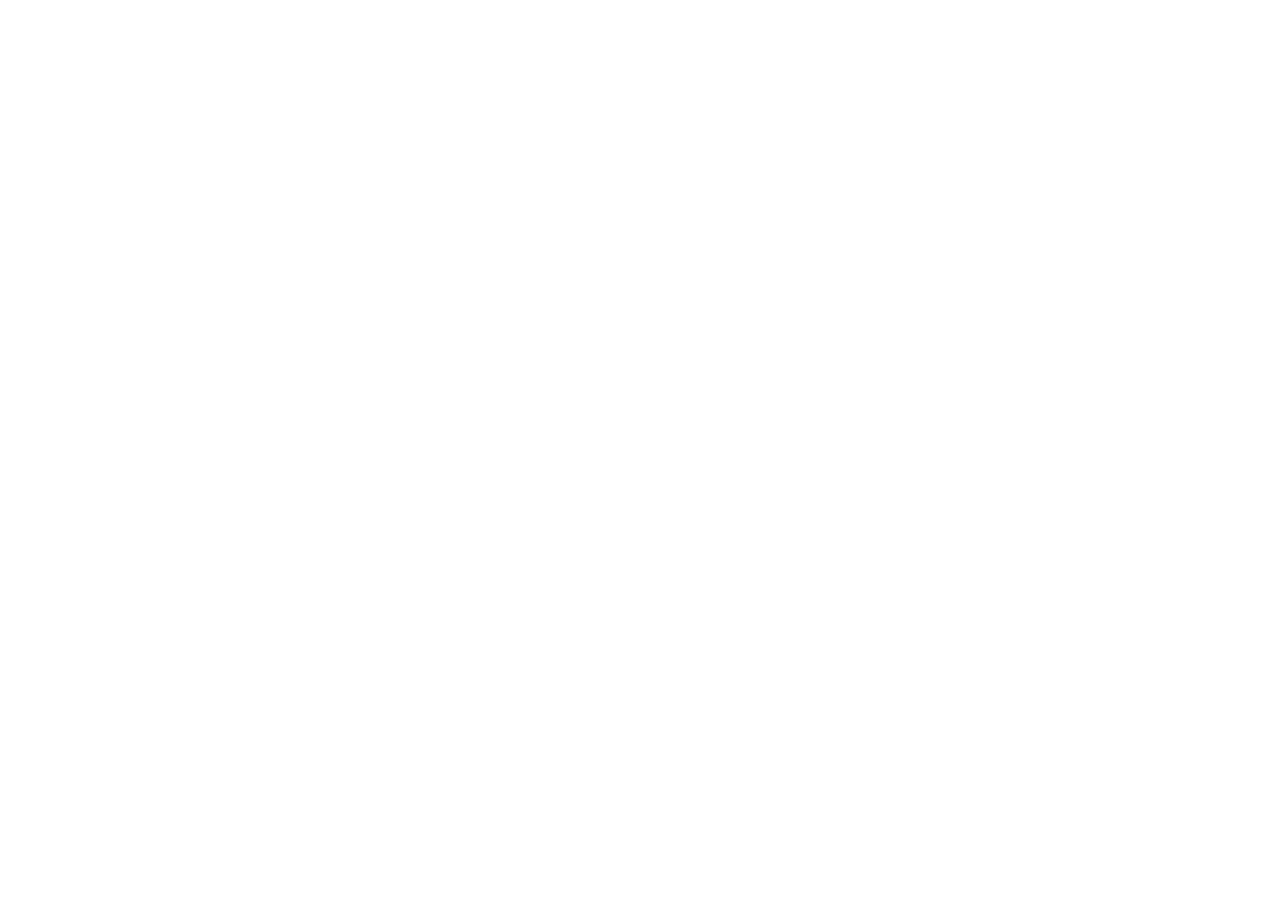
==== index.html @ 4348863b "Build the footer component" ====
<!DOCTYPE html>
<html lang="en">
  <head>
    <meta charset="UTF-8" />
    <meta http-equiv="X-UA-Compatible" content="IE=edge" />
    <meta name="viewport" content="width=device-width, initial-scale=1.0" />
    <title>Document</title>
    <link rel="preconnect" href="https://fonts.gstatic.com" />
    <link
      href="https://fonts.googleapis.com/css2?family=Inter:wght@400;600;700&display=swap"
      rel="stylesheet"
    />
    <link rel="stylesheet" href="css/normalize.css" />
    <link rel="stylesheet" href="css/styles.css" />
  </head>
  <body>
    <script src="js/main.js"></script>
  </body>
</html>
---- css/styles.css ----
:root {
  --color-primary: #2584ff;
  --color-secondary: #00d9ff;
  --color-accent: #ff3400;
  --color-headings: #1b0760;
  --color-body: #918ca4;
  --color-body-darker: #5c5577;
  --color-border: #ccc;
  --border-radius: 30px;
}

*,
*::after,
*::before {
  box-sizing: border-box;
}

/* Typography */
::selection {
  background: var(--color-primary);
  color: #fff;
}

html {
  font-size: 62.5%;
}

body {
  font-family: Inter, Arial, Helvetica, sans-serif;
  font-size: 2.4rem;
  line-height: 1.5;
  color: var(--color-body);
}

h1,
h2,
h3 {
  color: var(--color-headings);
  line-height: 1.1;
  margin-bottom: 1rem;
}

h1 {
  font-size: 7rem;
}

h2 {
  font-size: 4rem;
}

h3 {
  font-size: 3rem;
  font-weight: 500;
}

p {
  margin-top: 0;
}

@media screen and (min-width: 1024px) {
  body {
    font-size: 1.8rem;
  }

  h1 {
    font-size: 8rem;
  }

  h2 {
    font-size: 4rem;
  }

  h3 {
    font-size: 2.4rem;
  }
}

/* Links */
a {
  text-decoration: none;
}

.link-arrow {
  color: var(--color-accent);
  text-transform: uppercase;
  font-size: 2rem;
  font-weight: bold;
}

.link-arrow::after {
  content: '-->';
  margin-left: 5px;
  transition: margin 0.15s;
}

.link-arrow:hover::after {
  margin-left: 10px;
}

@media screen and (min-width: 1024px) {
  .link-arrow {
    font-size: 1.5rem;
  }
}

/* Badges */
.badge {
  border-radius: 20px;
  font-size: 2rem;
  font-weight: 600;
  padding: 0.5rem 2rem;
  white-space: nowrap;
}

.badge--primary {
  background-color: var(--color-primary);
  color: #fff;
}

.badge--secondary {
  background-color: var(--color-secondary);
  color: #fff;
}

.badge--small {
  font-size: 1.6rem;
  padding: 0.5rem 1.5rem;
}

@media screen and (min-width: 1024px) {
  .badge {
    font-size: 1.5rem;
  }

  .badge--small {
    font-size: 1.2rem;
  }
}

/* Lists */
.list {
  list-style: none;
  padding-left: 0;
}

.list--inline .list__item {
  display: inline-block;
  margin-right: 2rem;
}

.list--tick {
  color: var(--color-headings);
  list-style-image: url(../images/tick.svg);
  padding-left: 3rem;
}

.list--tick .list__item {
  padding-left: 0.5rem;
  margin-bottom: 1rem;
}

@media screen and (min-width: 1024px) {
  .list--tick .list__item {
    padding-left: 0;
  }
}

/* Icons */
.icon {
  width: 40px;
  height: 40px;
}

.icon--small {
  width: 30px;
  height: 30px;
}

.icon--primary {
  fill: var(--color-primary);
}

.icon--white {
  fill: #fff;
}

.icon-container {
  align-items: center;
  background: #f3f9fa;
  border-radius: 100%;
  display: inline-flex;
  height: 64px;
  justify-content: center;
  width: 64px;
}

.icon-container--accent {
  background: var(--color-accent);
}

/* Buttons */
.btn {
  border-radius: 40px;
  border: 0;
  cursor: pointer;
  font-size: 1.8rem;
  font-weight: 600;
  margin: 1rem 0;
  outline: 0;
  padding: 2rem 3rem;
  text-align: center;
  text-transform: uppercase;
  white-space: nowrap;
}

.btn .icon {
  height: 2rem;
  width: 2rem;
  margin-right: 1rem;
  vertical-align: middle;
}

.btn--primary {
  background: var(--color-primary);
  color: #fff;
}

.btn--primary:hover {
  background: #3a8ffd;
}

.btn--secondary {
  background: var(--color-secondary);
  color: #fff;
}

.btn--secondary:hover {
  background: #00c8eb;
}

.btn--accent {
  background: var(--color-accent);
  color: #fff;
}

.btn--accent:hover {
  background: #ec3000;
}

.btn--stretched {
  padding-left: 6rem;
  padding-right: 6rem;
}

.btn--block {
  width: 100%;
  display: inline-block;
}

.btn--outline {
  background: #fff;
  border: 2px solid var(--color-headings);
  color: var(--color-headings);
}

.btn--outline:hover {
  background: var(--color-headings);
  color: #fff;
}

@media screen and (min-width: 1024px) {
  .btn {
    font-size: 1.5rem;
  }
}

/* Inputs */
.input {
  border-radius: var(--border-radius);
  border: 1px solid var(--color-border);
  color: var(--color-headings);
  font-size: 2rem;
  outline: 0;
  padding: 1.5rem 3.5rem;
}

::placeholder {
  color: #cdcbd7;
}

.input-group {
  border: 1px solid var(--color-border);
  border-radius: var(--border-radius);
  display: flex;
}

.input-group .input {
  border: 0;
  flex-grow: 1;
  padding: 1.5rem 2rem;
}

.input-group .btn {
  margin: 4px;
}

@media screen and (min-width: 1024px) {
  .input {
    font-size: 1.5rem;
  }
}

/* Cards */
.card {
  border-radius: 7px;
  box-shadow: 0 0 20px 10px #f3f3f3;
  overflow: hidden;
}

.card__header,
.card__body {
  padding: 2rem 3rem;
}

.card--primary .card__header {
  background: var(--color-primary);
  color: #fff;
}

.card--secondary .card__header {
  background: var(--color-secondary);
  color: #fff;
}

.card--primary .badge--primary {
  background: #126de4;
}

.card--secondary .badge--secondary {
  background: #02cdf1;
}

/* Plans */
.plan {
  transition: transform 0.2s ease-out;
}

.plan__name {
  color: #fff;
  font-size: 2.4rem;
  font-weight: 500;
  margin: 0;
}

.plan__price {
  font-size: 6rem;
}

.plan__billing-cycle {
  font-size: 2.4rem;
  font-weight: 300;
  margin-right: 1rem;
  opacity: 0.8;
}

.plan__description {
  display: block;
  font-size: 2rem;
  font-weight: 300;
  letter-spacing: 1px;
}

.plan .list__item {
  margin-bottom: 2rem;
}

.plan--popular {
  transform: scale(1.1);
}

.plan--popular .card__header {
  position: relative;
}

.plan--popular .card__header::before {
  content: url(../images/popular.svg);
  display: inline-block;
  position: absolute;
  right: 5%;
  top: -6px;
  width: 40px;
}

.plan:hover {
  transform: scale(1.05);
}

.plan--popular:hover {
  transform: scale(1.15);
}

@media screen and (min-width: 1024px) {
  .plan__name {
    font-size: 1.4rem;
  }

  .plan__price {
    font-size: 5rem;
  }

  .plan__billing-cycle {
    font-size: 1.6rem;
  }

  .plan__description {
    font-size: 1.7rem;
  }
}

/* Media */
.media {
  display: flex;
  margin-bottom: 4rem;
}

.media__title {
  margin-top: 0;
}

.media__body {
  margin: 0 2rem;
}

.media__image {
  margin-top: 1rem;
}

/* Quotes */
.quote {
  color: var(--color-body-darker);
  font-size: 3rem;
  font-style: italic;
  line-height: 1.3;
}

.quote__text::before {
  content: open-quote;
}

.quote__text::after {
  content: close-quote;
}

.quote__author {
  font-size: 3rem;
  font-style: normal;
  font-weight: 500;
  margin-bottom: 0;
}

.quote__organization {
  counter-reset: var(--color-headings);
  font-size: 2rem;
  font-style: normal;
  opacity: 0.4;
}

.quote__line {
  position: relative;
  bottom: 10px;
}

@media screen and (min-width: 1024px) {
  .quote {
    font-size: 2rem;
  }

  .quote__author {
    font-size: 2.4rem;
  }

  .quote__organization {
    font-size: 1.6rem;
  }
}

/* Grids */
.grid {
  display: grid;
}

@media screen and (min-width: 768px) {
  .grid--cols-2 {
    grid-template-columns: repeat(2, 1fr);
  }
}

@media screen and (min-width: 1024px) {
  .grid--cols-3 {
    grid-template-columns: repeat(3, 1fr);
  }
}

/* Testimonial */
.testimonial {
  padding: 3rem;
}

.testimonial__image {
  position: relative;
}

.testimonial__image > img {
  width: 100%;
}

.testimonial__image > .icon-container {
  position: absolute;
  top: 3rem;
  right: -32px;
}

@media screen and (min-width: 768px) {
  .testimonial__image {
    margin: 0;
  }

  .testimonial .quote,
  .testimonial .quote__author {
    font-size: 2.4rem;
  }

  .testimonial .quote {
    margin-left: 6rem;
    margin-right: 0;
  }
}

/* Collouts */
.collout {
  border-radius: 5px;
  padding: 4rem;
}

.collout--primary {
  background: var(--color-primary);
  color: #fff;
}

.collout__heading {
  color: #fff;
  font-size: 3rem;
  margin-top: 0;
}

.collout .btn {
  align-self: center;
  justify-self: center;
}

.collout__content {
  text-align: center;
}

@media screen and (min-width: 768px) {
  .collout .grid--cols-2 {
    grid-template-columns: 1fr auto;
  }
  degdeg .collout__content {
    text-align: left;
  }

  .collout .btn {
    justify-self: start;
    margin: 0 2rem;
  }
}

/* Collapsibles */
.collapsible__header {
  display: flex;
  justify-content: space-between;
}

.collapsible__heading {
  font-size: 3rem;
  margin-top: 0;
}

.collapsible__chevron {
  transform: rotate(-90deg);
  transition: transform 0.3s;
}

.collapsible__content {
  max-height: 0;
  opacity: 0;
  overflow: hidden;
  transition: all 0.3s;
}

.collapsible--expanded .collapsible__chevron {
  transform: rotate(0);
}

.collapsible--expanded .collapsible__content {
  max-height: 100vh;
  opacity: 1;
}

/* Blocks */
.block {
  --padding-vertical: 6rem;
  padding: var(--padding-vertical) 2rem;
}

.block__header {
  text-align: center;
  margin-bottom: 4rem;
}

.block__heading {
  margin-top: 0;
}

.block--dark {
  background: #000;
  color: #7b858b;
}

.block--dark h1,
.block--dark h2,
.block--dark h3 {
  color: #fff;
}

.block--skewed-right {
  padding-bottom: calc(var(--padding-vertical) + 4rem);
  clip-path: polygon(0% 0%, 100% 0%, 100% 100%, 0% 90%);
}

.block--skewed-left {
  padding-bottom: calc(var(--padding-vertical) + 4rem);
  clip-path: polygon(0% 0%, 100% 0%, 100% 90%, 0% 100%);
}

.container {
  max-width: 1140px;
  margin: 0 auto;
}

/* Navigation Bar */
.nav {
  align-items: center;
  background: #000;
  display: flex;
  flex-wrap: wrap;
  justify-content: space-between;
  padding: 0 1rem;
}

.nav__list {
  margin: 0;
  width: 100%;
}

.nav__item {
  border-bottom: 1px solid #222;
  padding: 0.5rem 2rem;
}

.nav__item > a {
  color: #d2d0db;
  transition: color 0.3s;
}

.nav__item > a:hover {
  color: #fff;
}

.nav__toggler {
  cursor: pointer;
  opacity: 0.5;
  transition: box-shadow 0.15s;
}

.nav.collapsible--expanded .nav__toggler {
  opacity: 1;
  box-shadow: 0 0 0 3px #666;
  border-radius: 5px;
}

.nav__brand {
  transform: translateY(5px);
}

@media screen and (min-width: 768px) {
  .nav__toggler {
    display: none;
  }

  .nav__list {
    display: flex;
    font-size: 1.6rem;
    max-height: 100%;
    opacity: 1;
    width: auto;
  }

  .nav__item {
    border: 0;
  }
}

/* Hero */
.hero__tagline {
  color: #b9c3cf;
  font-size: 2rem;
  letter-spacing: 1px;
  margin: 2rem 0 5rem;
}

.hero__image {
  width: 100%;
}

@media screen and (min-width: 768px) {
  .hero {
    padding-top: 0;
  }

  .hero__content {
    text-align: left;
    align-self: center;
  }
}

/* Domain Block */
.block-domain .input-group {
  border: 0;
  box-shadow: 0 0 30px 20px #e6ebee;
  margin: 4rem auto;
  max-width: 670px;
}

.block-domain__prices {
  display: grid;
  font-size: 2rem;
  font-weight: 600;
  grid-template-columns: repeat(3, 1fr);
  grid-template-rows: repeat(2, 6rem);
  justify-items: center;
  margin: 0 auto;
  max-width: 700px;
}

@media screen and (min-width: 768px) {
  .block-domain__prices {
    grid-template-columns: repeat(auto-fit, minmax(10rem, 1fr));
  }
}

/* Plans Block */
.block-plans .grid {
  gap: 8rem 4rem;
}

.block-plans .card {
  max-width: 500px;
  margin: 0 auto;
}

/* Features */
.feature {
  gap: 4rem 2rem;
  margin: 12rem 0;
}

.feature:first-of-type {
  margin-top: 6rem;
}

.feature__heading {
  margin-top: 1rem 0;
}

.feature__image {
  width: 100%;
}

@media screen and (min-width: 768px) {
  .feature:nth-of-type(even) .feature__content {
    order: 2;
  }
}

/* Showcase Block */
.block-showcase__image > img {
  width: 100%;
}

@media screen and (min-width: 768px) {
  .block-showcase .grid {
    grid-template-columns: 1fr 1fr;
  }

  .block-showcase__image {
    justify-self: end;
  }

  .block-showcase__image > img {
    width: auto;
    max-width: 700px;
  }
}

/* Footer */
.footer {
  background: #232323;
}

.footer a {
  color: #777;
  transition: color 0.3s;
}

.footer a:hover {
  color: #fff;
}

.footer .list {
  margin: 0;
}

.footer__section {
  padding: 2rem;
  border-bottom: 1px solid #393939;
}

.footer__heading {
  text-transform: uppercase;
  font-weight: 600;
}

.footer__brand {
  margin-top: 5rem;
  text-align: center;
}

.footer__brand img {
  /* TODO: Consider refactoring this and 
  applying it to all images. */
  width: 100%;
  max-width: 230px;
}

.footer__copyright {
  font-size: 2.1rem;
  color: #fff;
  opacity: 0.3;
}

@media screen and (min-width: 768px) {
  .footer__sections {
    grid-template-columns: repeat(auto-fit, minmax(10rem, 1fr));
  }

  .footer .collapsible__chevron {
    display: none;
  }

  .footer .collapsible__content {
    max-height: 100%;
    opacity: 1;
  }

  .footer__brand {
    margin-top: 1rem;
    order: -1;
  }

  .footer__copyright {
    font-size: 1.5rem;
  }

  .footer__section {
    border: 0;
  }

  .footer__heading {
    font-size: 1.6rem;
  }
}
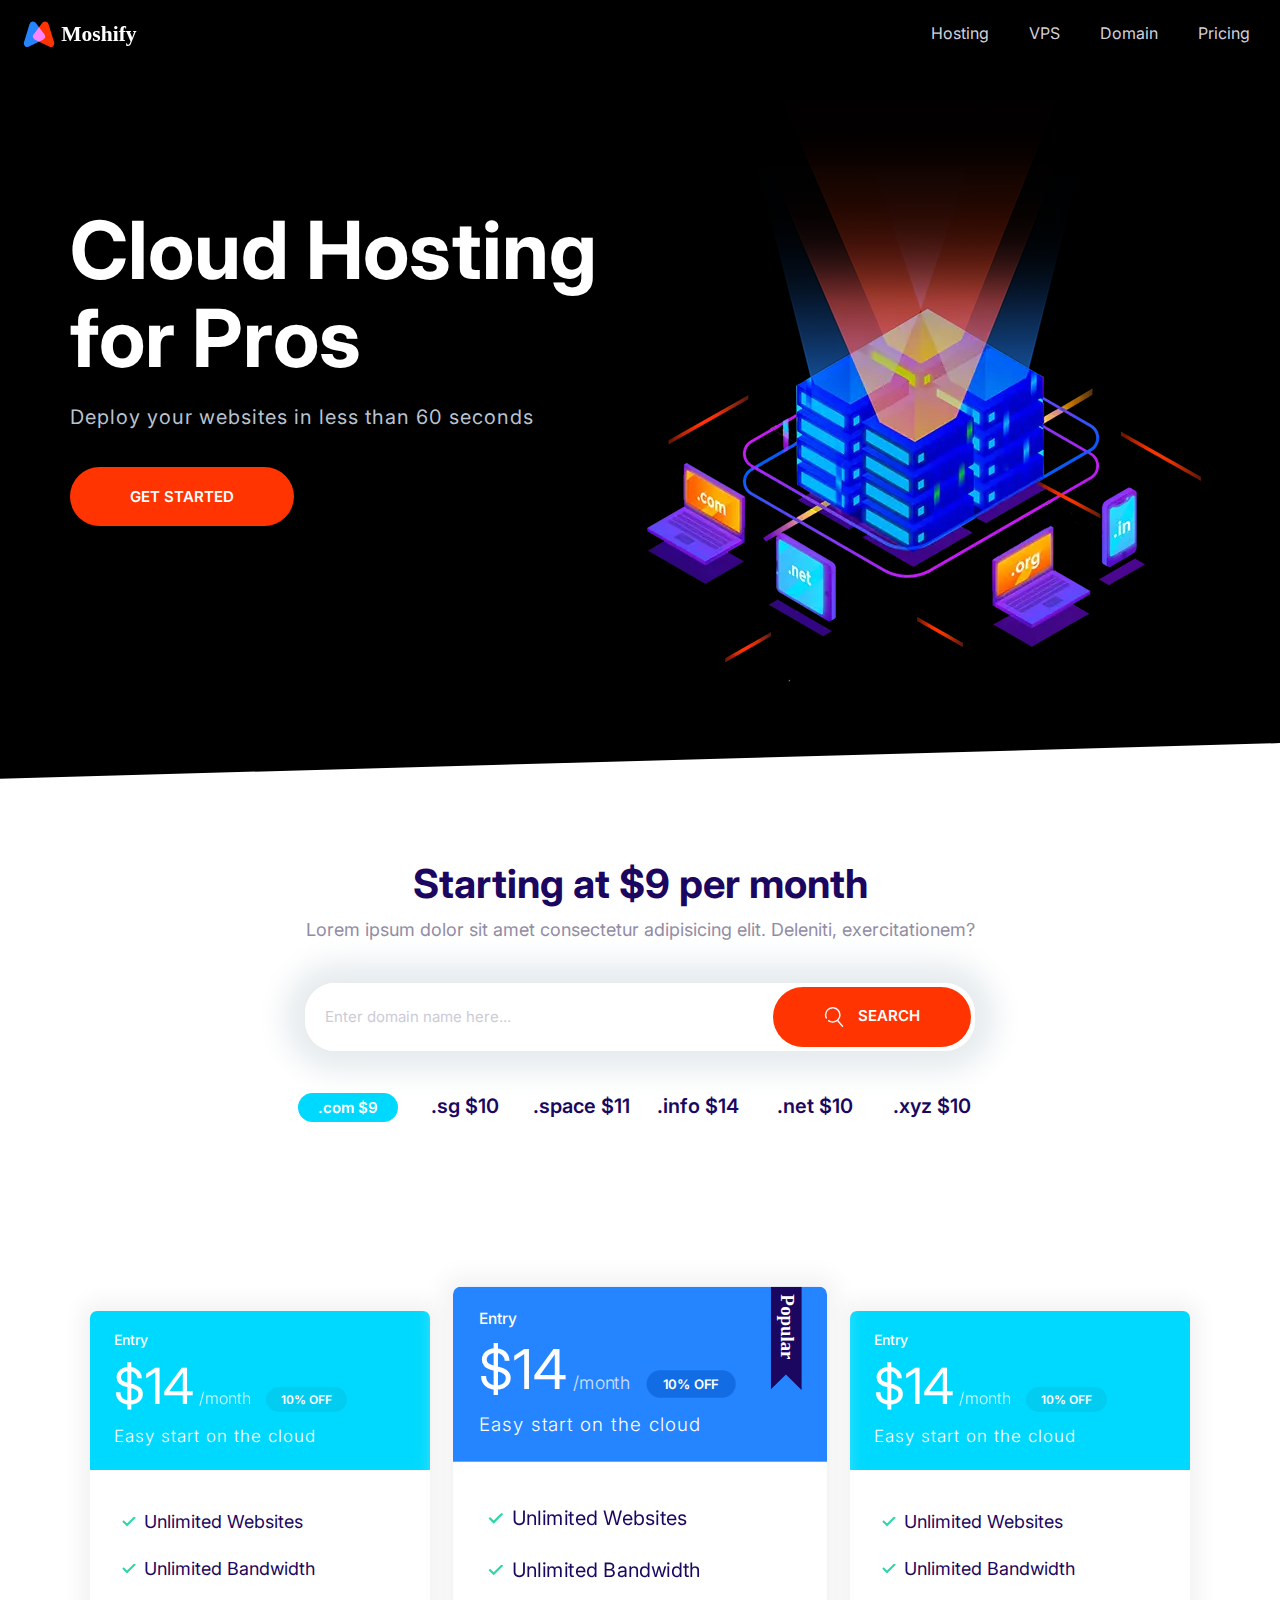
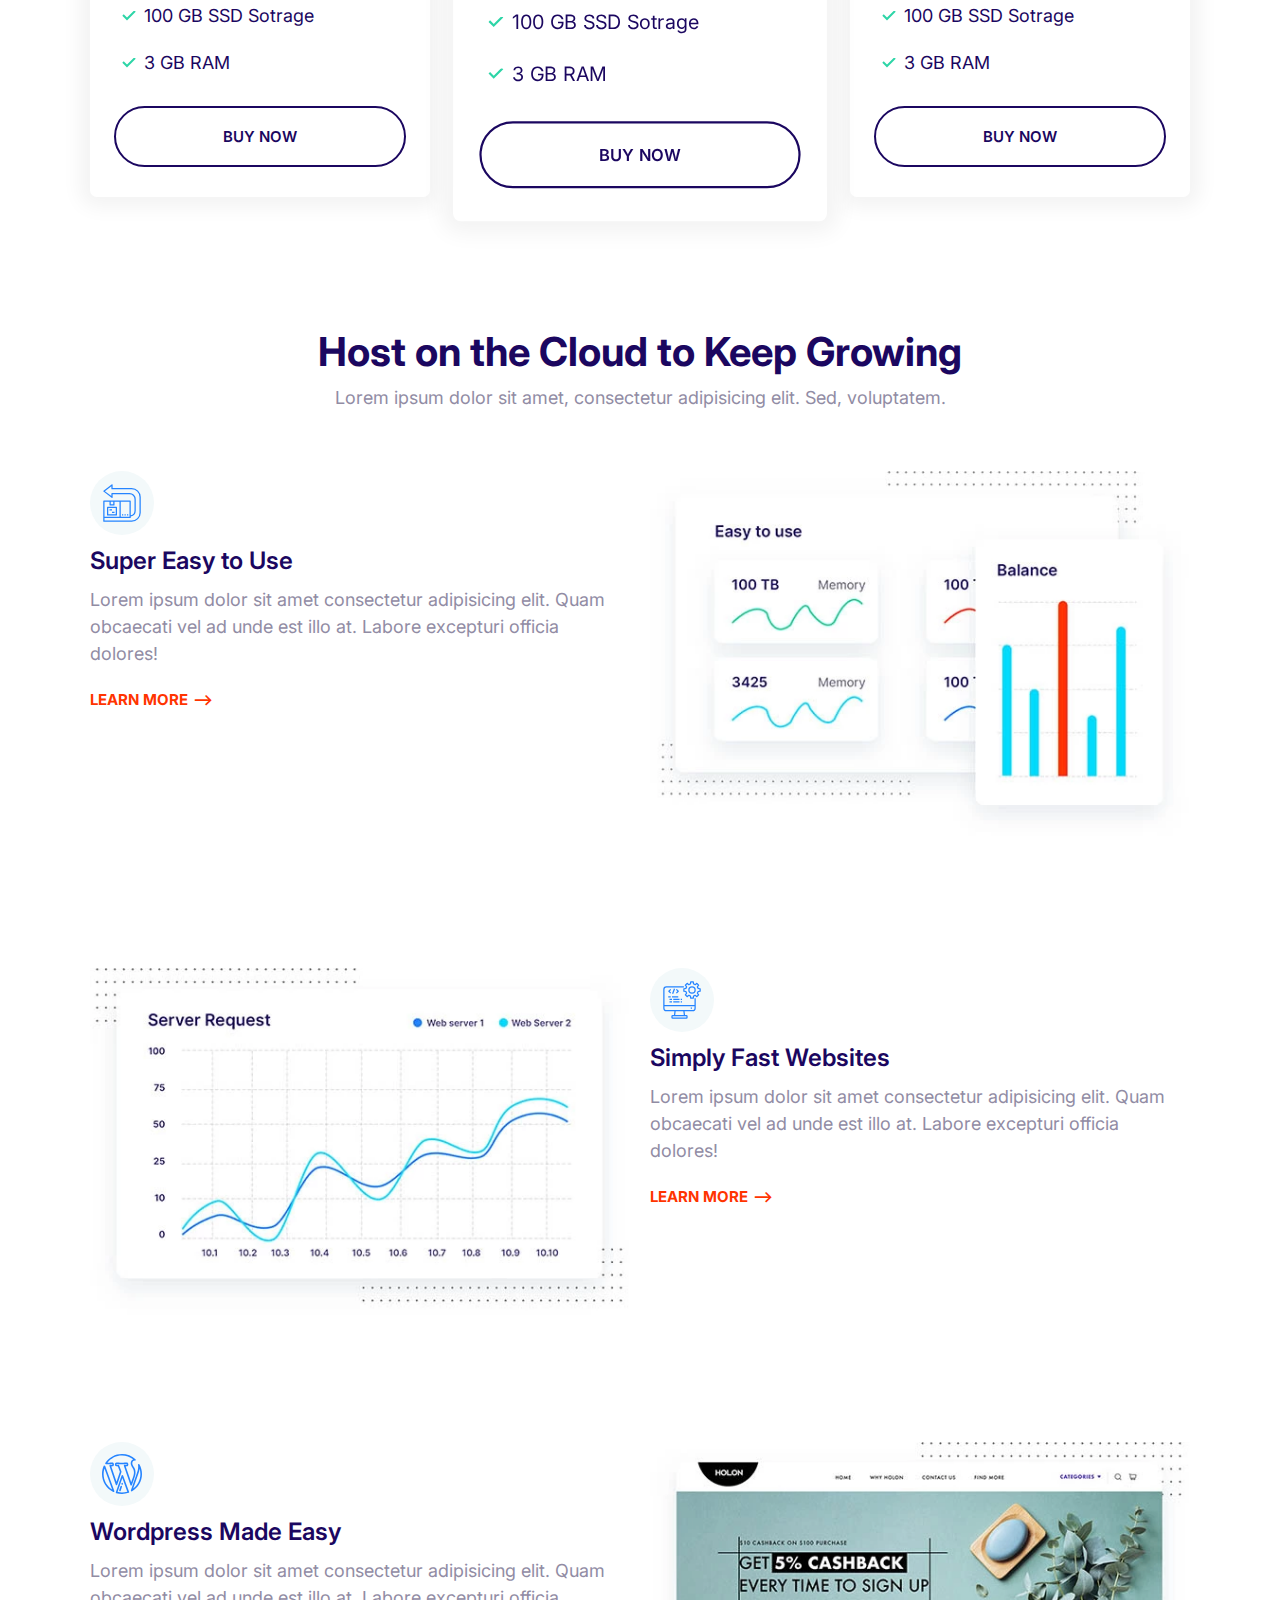
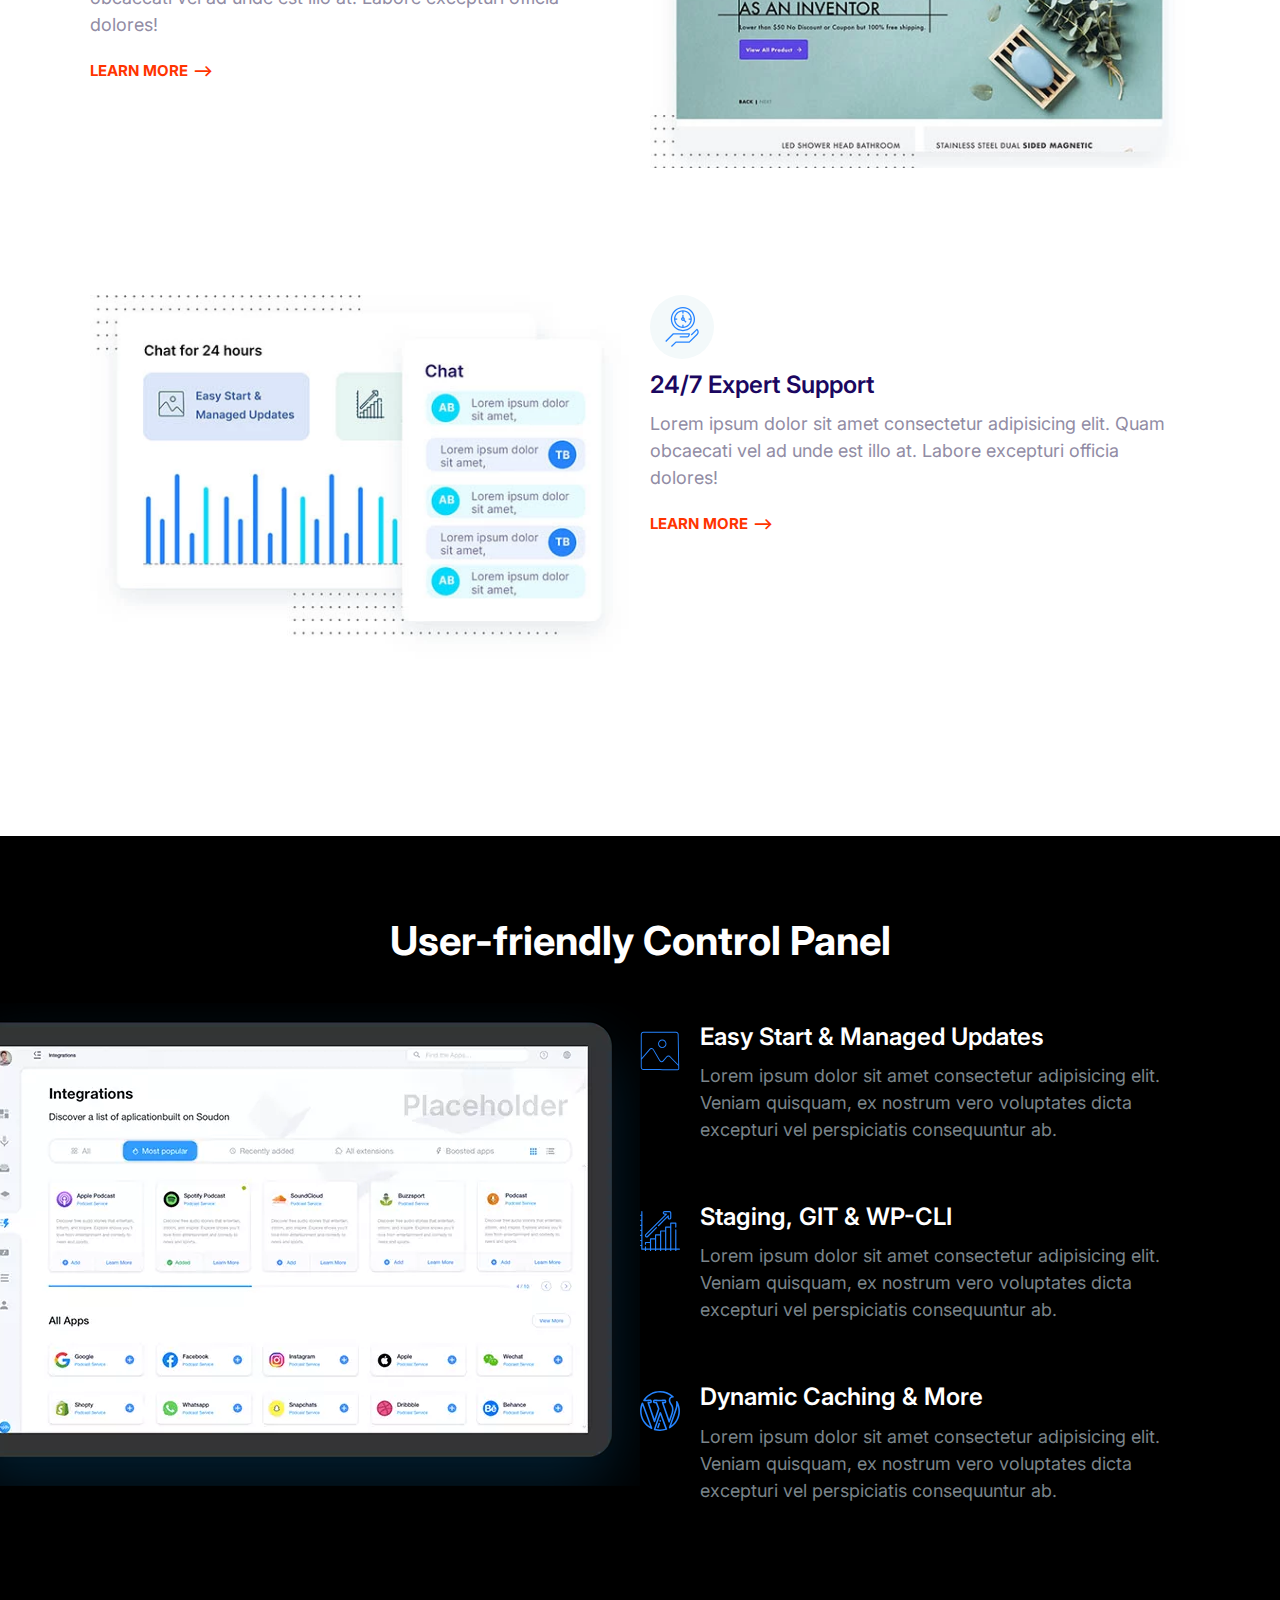
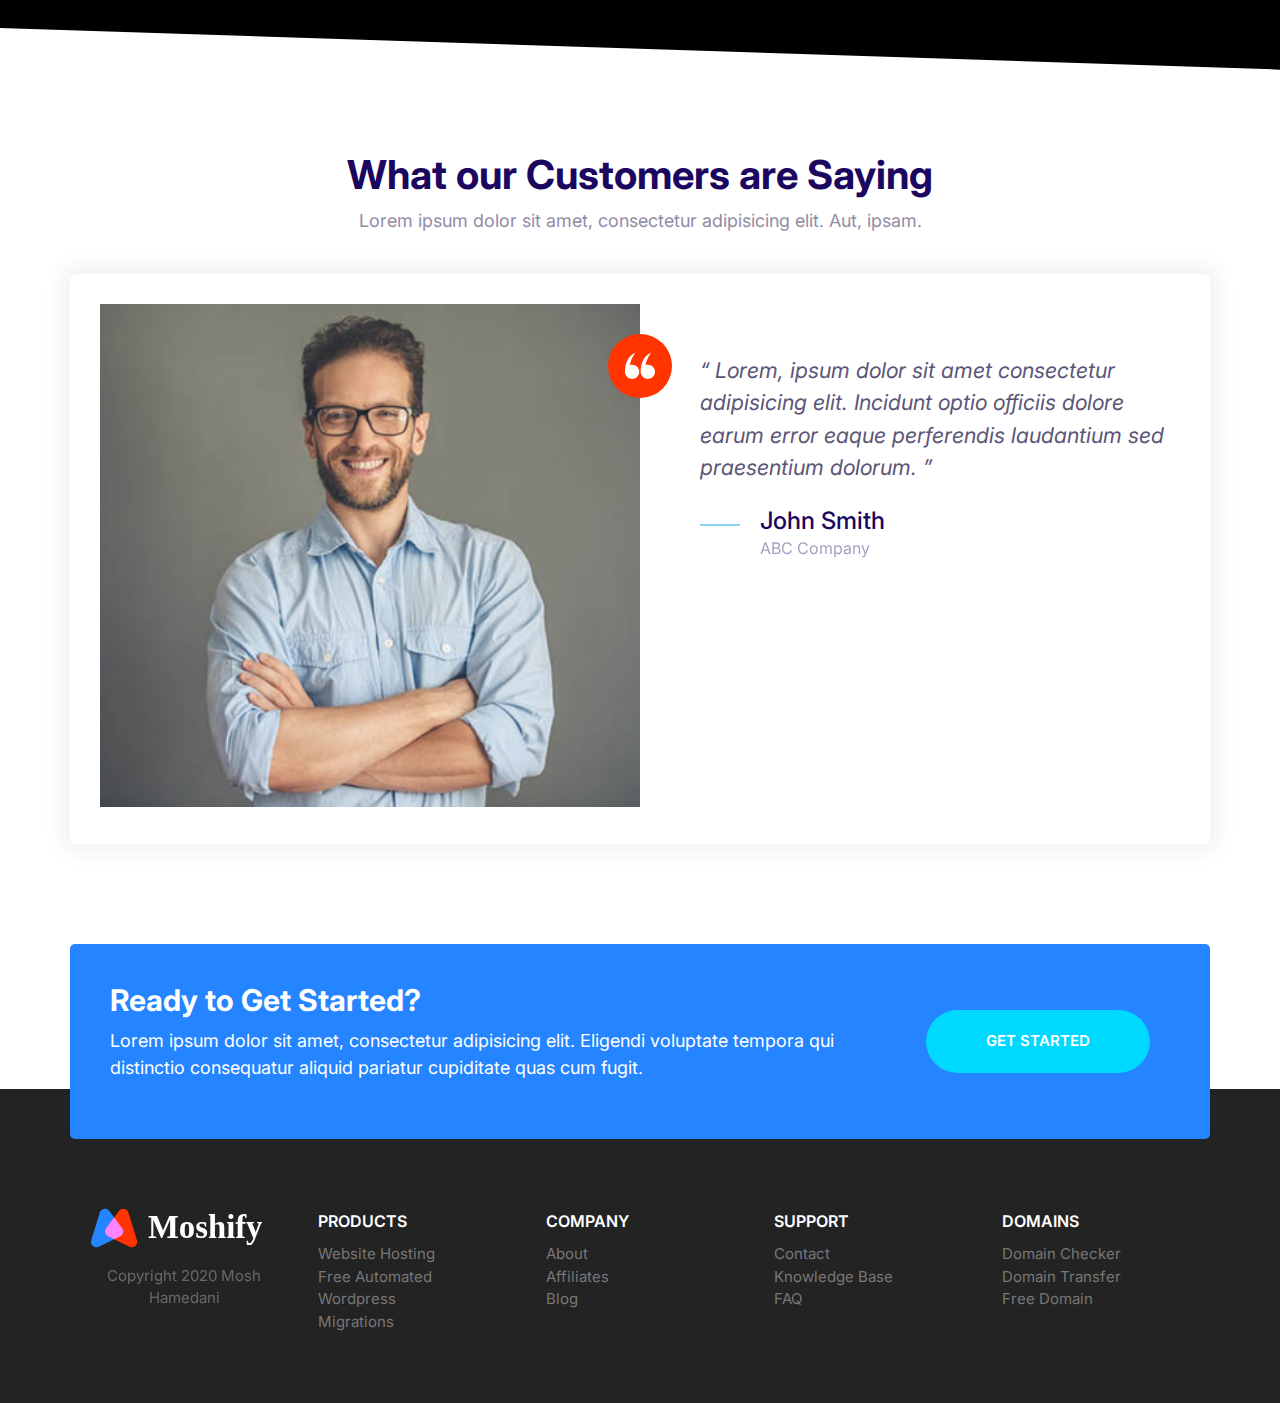
==== commit 9461c20c: "Putting it All Together & Troubleshooting Layout Issues" ====
--- a/index.html
+++ b/index.html
@@ -14,6 +14,448 @@
     <link rel="stylesheet" href="css/styles.css" />
   </head>
   <body>
+    <header>
+      <nav class="nav collapsible">
+        <a class="nav__brand" href="/"><img src="images/logo.svg" alt="" /></a>
+        <svg class="icon icon--white nav__toggler">
+          <use xlink:href="images/sprite.svg#menu"></use>
+        </svg>
+        <ul class="list nav__list collapsible__content">
+          <li class="nav__item"><a href="#">Hosting</a></li>
+          <li class="nav__item"><a href="#">VPS</a></li>
+          <li class="nav__item"><a href="#">Domain</a></li>
+          <li class="nav__item"><a href="#">Pricing</a></li>
+        </ul>
+      </nav>
+    </header>
+    <section class="block block--dark block--skewed-left hero">
+      <div class="container grid grid--cols-2">
+        <header class="block__header hero__content">
+          <h1 class="block__heading">Cloud Hosting for Pros</h1>
+          <p class="hero__tagline">
+            Deploy your websites in less than 60 seconds
+          </p>
+          <a href="" class="btn btn--accent btn--stretched">Get Started</a>
+        </header>
+        <picture>
+          <source
+            type="image/webp"
+            srcset="images/banner.webp 1x, images/banner@2x.webp 2x"
+          />
+          <source
+            type="image/png"
+            srcset="images/banner.png 1x, images/banner@2x.png 2x"
+          />
+          <img class="hero__image" src="images/banner.png" alt="" />
+        </picture>
+      </div>
+    </section>
+    <section class="block container block-domain">
+      <header class="block__header">
+        <h2>Starting at $9 per month</h2>
+        <p>
+          Lorem ipsum dolor sit amet consectetur adipisicing elit. Deleniti,
+          exercitationem?
+        </p>
+      </header>
+      <div class="input-group">
+        <input
+          type="text"
+          class="input"
+          placeholder="Enter domain name here..."
+        />
+        <button class="btn btn--accent">
+          <svg class="icon icon--white">
+            <use xlink:href="images/sprite.svg#search"></use>
+          </svg>
+          Search
+        </button>
+      </div>
+      <ul class="list block-domain__prices">
+        <li><span class="badge badge--secondary">.com $9</span></li>
+        <li>.sg $10</li>
+        <li>.space $11</li>
+        <li>.info $14</li>
+        <li>.net $10</li>
+        <li>.xyz $10</li>
+      </ul>
+    </section>
+    <section class="block container block-plans">
+      <div class="grid grid--cols-3">
+        <div class="plan">
+          <div class="card card--secondary">
+            <header class="card__header">
+              <h3 class="plan__name">Entry</h3>
+              <span class="plan__price">$14</span>
+              <span class="plan__billing-cycle">/month</span>
+              <span class="badge badge--secondary badge--small">10% OFF</span>
+              <span class="plan__description">Easy start on the cloud</span>
+            </header>
+            <div class="card__body">
+              <ul class="list list--tick">
+                <li class="list__item">Unlimited Websites</li>
+                <li class="list__item">Unlimited Bandwidth</li>
+                <li class="list__item">100 GB SSD Sotrage</li>
+                <li class="list__item">3 GB RAM</li>
+              </ul>
+              <button class="btn btn--outline btn--block">Buy Now</button>
+            </div>
+          </div>
+        </div>
+        <div class="plan plan--popular">
+          <div class="card card--primary">
+            <header class="card__header">
+              <h3 class="plan__name">Entry</h3>
+              <span class="plan__price">$14</span>
+              <span class="plan__billing-cycle">/month</span>
+              <span class="badge badge--primary badge--small">10% OFF</span>
+              <span class="plan__description">Easy start on the cloud</span>
+            </header>
+            <div class="card__body">
+              <ul class="list list--tick">
+                <li class="list__item">Unlimited Websites</li>
+                <li class="list__item">Unlimited Bandwidth</li>
+                <li class="list__item">100 GB SSD Sotrage</li>
+                <li class="list__item">3 GB RAM</li>
+              </ul>
+              <button class="btn btn--outline btn--block">Buy Now</button>
+            </div>
+          </div>
+        </div>
+        <div class="plan">
+          <div class="card card--secondary">
+            <header class="card__header">
+              <h3 class="plan__name">Entry</h3>
+              <span class="plan__price">$14</span>
+              <span class="plan__billing-cycle">/month</span>
+              <span class="badge badge--secondary badge--small">10% OFF</span>
+              <span class="plan__description">Easy start on the cloud</span>
+            </header>
+            <div class="card__body">
+              <ul class="list list--tick">
+                <li class="list__item">Unlimited Websites</li>
+                <li class="list__item">Unlimited Bandwidth</li>
+                <li class="list__item">100 GB SSD Sotrage</li>
+                <li class="list__item">3 GB RAM</li>
+              </ul>
+              <button class="btn btn--outline btn--block">Buy Now</button>
+            </div>
+          </div>
+        </div>
+      </div>
+    </section>
+    <section class="block container">
+      <header class="block__header">
+        <h2>Host on the Cloud to Keep Growing</h2>
+        <p>
+          Lorem ipsum dolor sit amet, consectetur adipisicing elit. Sed,
+          voluptatem.
+        </p>
+      </header>
+      <article class="grid grid--cols-2 feature">
+        <div class="feature__content">
+          <span class="icon-container">
+            <svg class="icon icon--primary">
+              <use xlink:href="images/sprite.svg#easy"></use>
+            </svg>
+          </span>
+          <h3 class="feature__heading">Super Easy to Use</h3>
+          <p>
+            Lorem ipsum dolor sit amet consectetur adipisicing elit. Quam
+            obcaecati vel ad unde est illo at. Labore excepturi officia dolores!
+          </p>
+          <a href="#" class="link-arrow">Learn More</a>
+        </div>
+        <picture>
+          <source
+            type="image/webp"
+            srcset="images/easy.webp 1x, images/easy@2x.webp 2x"
+          />
+          <source
+            type="image/jpg"
+            srcset="images/easy.jpg 1x, images/easy@2x.jpg 2x"
+          />
+          <img class="feature__image" src="images/easy@2x.jpg" alt="" />
+        </picture>
+      </article>
+      <article class="grid grid--cols-2 feature">
+        <div class="feature__content">
+          <span class="icon-container">
+            <svg class="icon icon--primary">
+              <use xlink:href="images/sprite.svg#computer"></use>
+            </svg>
+          </span>
+          <h3 class="feature__heading">Simply Fast Websites</h3>
+          <p>
+            Lorem ipsum dolor sit amet consectetur adipisicing elit. Quam
+            obcaecati vel ad unde est illo at. Labore excepturi officia dolores!
+          </p>
+          <a href="#" class="link-arrow">Learn More</a>
+        </div>
+        <picture>
+          <source
+            type="image/webp"
+            srcset="images/fast.webp 1x, images/fast@2x.webp 2x"
+          />
+          <source
+            type="image/jpg"
+            srcset="images/fast.jpg 1x, images/fast@2x.jpg 2x"
+          />
+          <img class="feature__image" src="images/fast@2x.jpg" alt="" />
+        </picture>
+      </article>
+      <article class="grid grid--cols-2 feature">
+        <div class="feature__content">
+          <span class="icon-container">
+            <svg class="icon icon--primary">
+              <use xlink:href="images/sprite.svg#wordpress"></use>
+            </svg>
+          </span>
+          <h3 class="feature__heading">Wordpress Made Easy</h3>
+          <p>
+            Lorem ipsum dolor sit amet consectetur adipisicing elit. Quam
+            obcaecati vel ad unde est illo at. Labore excepturi officia dolores!
+          </p>
+          <a href="#" class="link-arrow">Learn More</a>
+        </div>
+        <picture>
+          <source
+            type="image/webp"
+            srcset="images/wordpress.webp 1x, images/wordpress@2x.webp 2x"
+          />
+          <source
+            type="image/jpg"
+            srcset="images/wordpress.jpg 1x, images/wordpress@2x.jpg 2x"
+          />
+          <img class="feature__image" src="images/wordpress@2x.jpg" alt="" />
+        </picture>
+      </article>
+      <article class="grid grid--cols-2 feature">
+        <div class="feature__content">
+          <span class="icon-container">
+            <svg class="icon icon--primary">
+              <use xlink:href="images/sprite.svg#clock"></use>
+            </svg>
+          </span>
+          <h3 class="feature__heading">24/7 Expert Support</h3>
+          <p>
+            Lorem ipsum dolor sit amet consectetur adipisicing elit. Quam
+            obcaecati vel ad unde est illo at. Labore excepturi officia dolores!
+          </p>
+          <a href="#" class="link-arrow">Learn More</a>
+        </div>
+        <picture>
+          <source
+            type="image/webp"
+            srcset="images/support.webp 1x, images/support@2x.webp 2x"
+          />
+          <source
+            type="image/jpg"
+            srcset="images/support.jpg 1x, images/support@2x.jpg 2x"
+          />
+          <img class="feature__image" src="images/support@2x.jpg" alt="" />
+        </picture>
+      </article>
+    </section>
+    <section class="block block--dark block--skewed-right block-showcase">
+      <header class="block__header">
+        <h2>User-friendly Control Panel</h2>
+      </header>
+      <div class="container grid grid--cols-2">
+        <picture class="block-showcase__image">
+          <source
+            type="image/webp"
+            srcset="images/ipad.webp 1x, images/ipad@2x.webp 2x"
+          />
+          <source
+            type="image/png"
+            srcset="images/ipad.png 1x, images/ipad@2x.png 2x"
+          />
+          <img src="images/ipad.png" alt="" />
+        </picture>
+        <ul class="list">
+          <li>
+            <div class="media">
+              <div class="media__image">
+                <svg class="icon icon--primary">
+                  <use xlink:href="images/sprite.svg#snap"></use>
+                </svg>
+              </div>
+              <div class="media__body">
+                <h3 class="media__title">Easy Start & Managed Updates</h3>
+                <p>
+                  Lorem ipsum dolor sit amet consectetur adipisicing elit.
+                  Veniam quisquam, ex nostrum vero voluptates dicta excepturi
+                  vel perspiciatis consequuntur ab.
+                </p>
+              </div>
+            </div>
+          </li>
+          <li>
+            <div class="media">
+              <div class="media__image">
+                <svg class="icon icon--primary">
+                  <use xlink:href="images/sprite.svg#growth"></use>
+                </svg>
+              </div>
+              <div class="media__body">
+                <h3 class="media__title">Staging, GIT & WP-CLI</h3>
+                <p>
+                  Lorem ipsum dolor sit amet consectetur adipisicing elit.
+                  Veniam quisquam, ex nostrum vero voluptates dicta excepturi
+                  vel perspiciatis consequuntur ab.
+                </p>
+              </div>
+            </div>
+          </li>
+          <li>
+            <div class="media">
+              <div class="media__image">
+                <svg class="icon icon--primary">
+                  <use xlink:href="images/sprite.svg#wordpress"></use>
+                </svg>
+              </div>
+              <div class="media__body">
+                <h3 class="media__title">Dynamic Caching & More</h3>
+                <p>
+                  Lorem ipsum dolor sit amet consectetur adipisicing elit.
+                  Veniam quisquam, ex nostrum vero voluptates dicta excepturi
+                  vel perspiciatis consequuntur ab.
+                </p>
+              </div>
+            </div>
+          </li>
+        </ul>
+      </div>
+    </section>
+    <section class="block">
+      <header class="block__header">
+        <h2>What our Customers are Saying</h2>
+        <p>
+          Lorem ipsum dolor sit amet, consectetur adipisicing elit. Aut, ipsam.
+        </p>
+      </header>
+      <div class="container">
+        <div class="card testimonial">
+          <div class="grid grid--cols-2">
+            <div class="testimonial__image">
+              <img
+                src="images/testimonial.jpg"
+                alt="A happy, smiling customer"
+              />
+              <span class="icon-container icon-container--accent">
+                <svg class="icon icon--white icon--small">
+                  <use xlink:href="images/sprite.svg#quotes"></use>
+                </svg>
+              </span>
+            </div>
+            <blockquote class="quote">
+              <p class="quote__text">
+                Lorem, ipsum dolor sit amet consectetur adipisicing elit.
+                Incidunt optio officiis dolore earum error eaque perferendis
+                laudantium sed praesentium dolorum.
+              </p>
+              <footer>
+                <div class="media">
+                  <div class="media__image">
+                    <svg class="icon icon--primary quote__line">
+                      <use xlink:href="images/sprite.svg#line"></use>
+                    </svg>
+                  </div>
+                  <div class="media__body">
+                    <h3 class="media__title quote__author">John Smith</h3>
+                    <p class="quote__organization">ABC Company</p>
+                  </div>
+                </div>
+              </footer>
+            </blockquote>
+          </div>
+        </div>
+      </div>
+    </section>
+    <div class="container">
+      <div class="callout callout--primary callout-signup">
+        <div class="grid grid--cols-2">
+          <div class="callout__content">
+            <h2 class="callout__heading">Ready to Get Started?</h2>
+            <p>
+              Lorem ipsum dolor sit amet, consectetur adipisicing elit. Eligendi
+              voluptate tempora qui distinctio consequatur aliquid pariatur
+              cupiditate quas cum fugit.
+            </p>
+          </div>
+          <a href="#" class="btn btn--secondary btn--stretched">Get Started</a>
+        </div>
+      </div>
+    </div>
+    <footer class="block block--dark footer">
+      <div class="container grid footer__sections">
+        <section class="collapsible collapsible--expanded footer__section">
+          <header class="collapsible__header">
+            <h2 class="collapsible__heading footer__heading">Products</h2>
+            <svg class="icon icon--white collapsible__chevron">
+              <use xlink:href="images/sprite.svg#chevron"></use>
+            </svg>
+          </header>
+          <div class="collapsible__content">
+            <ul class="list">
+              <li><a href="#">Website Hosting</a></li>
+              <li><a href="#">Free Automated Wordpress</a></li>
+              <li><a href="#">Migrations</a></li>
+            </ul>
+          </div>
+        </section>
+        <section class="collapsible footer__section">
+          <header class="collapsible__header">
+            <h2 class="collapsible__heading footer__heading">Company</h2>
+            <svg class="icon icon--white collapsible__chevron">
+              <use xlink:href="images/sprite.svg#chevron"></use>
+            </svg>
+          </header>
+          <div class="collapsible__content">
+            <ul class="list">
+              <li><a href="#">About</a></li>
+              <li><a href="#">Affiliates</a></li>
+              <li><a href="#">Blog</a></li>
+            </ul>
+          </div>
+        </section>
+        <section class="collapsible footer__section">
+          <header class="collapsible__header">
+            <h2 class="collapsible__heading footer__heading">Support</h2>
+            <svg class="icon icon--white collapsible__chevron">
+              <use xlink:href="images/sprite.svg#chevron"></use>
+            </svg>
+          </header>
+          <div class="collapsible__content">
+            <ul class="list">
+              <li><a href="#">Contact</a></li>
+              <li><a href="#">Knowledge Base</a></li>
+              <li><a href="#">FAQ</a></li>
+            </ul>
+          </div>
+        </section>
+        <section class="collapsible footer__section">
+          <header class="collapsible__header">
+            <h2 class="collapsible__heading footer__heading">Domains</h2>
+            <svg class="icon icon--white collapsible__chevron">
+              <use xlink:href="images/sprite.svg#chevron"></use>
+            </svg>
+          </header>
+          <div class="collapsible__content">
+            <ul class="list">
+              <li><a href="#">Domain Checker</a></li>
+              <li><a href="#">Domain Transfer</a></li>
+              <li><a href="#">Free Domain</a></li>
+            </ul>
+          </div>
+        </section>
+        <section class="footer__brand">
+          <img src="images/logo.svg" alt="" />
+          <p class="footer__copyright">Copyright 2020 Mosh Hamedani</p>
+        </section>
+      </div>
+    </footer>
     <script src="js/main.js"></script>
   </body>
 </html>
--- a/css/styles.css
+++ b/css/styles.css
@@ -25,11 +25,15 @@
   font-size: 62.5%;
 }
 
+img {
+  width: 100%;
+}
+
 body {
+  color: var(--color-body);
   font-family: Inter, Arial, Helvetica, sans-serif;
-  font-size: 2.4rem;
+  font-size: 2rem;
   line-height: 1.5;
-  color: var(--color-body);
 }
 
 h1,
@@ -41,7 +45,7 @@
 }
 
 h1 {
-  font-size: 7rem;
+  font-size: 6rem;
 }
 
 h2 {
@@ -49,8 +53,9 @@
 }
 
 h3 {
-  font-size: 3rem;
-  font-weight: 500;
+  font-size: 2.8rem;
+  font-weight: 600;
+  line-height: 1.3;
 }
 
 p {
@@ -113,12 +118,12 @@
 }
 
 .badge--primary {
-  background-color: var(--color-primary);
+  background: var(--color-primary);
   color: #fff;
 }
 
 .badge--secondary {
-  background-color: var(--color-secondary);
+  background: var(--color-secondary);
   color: #fff;
 }
 
@@ -207,7 +212,7 @@
   font-weight: 600;
   margin: 1rem 0;
   outline: 0;
-  padding: 2rem 3rem;
+  padding: 2rem 4vw;
   text-align: center;
   text-transform: uppercase;
   white-space: nowrap;
@@ -215,9 +220,9 @@
 
 .btn .icon {
   height: 2rem;
-  width: 2rem;
   margin-right: 1rem;
   vertical-align: middle;
+  width: 2rem;
 }
 
 .btn--primary {
@@ -235,7 +240,7 @@
 }
 
 .btn--secondary:hover {
-  background: #00c8eb;
+  background: #05cdf0;
 }
 
 .btn--accent {
@@ -245,16 +250,6 @@
 
 .btn--accent:hover {
   background: #ec3000;
-}
-
-.btn--stretched {
-  padding-left: 6rem;
-  padding-right: 6rem;
-}
-
-.btn--block {
-  width: 100%;
-  display: inline-block;
 }
 
 .btn--outline {
@@ -266,6 +261,16 @@
 .btn--outline:hover {
   background: var(--color-headings);
   color: #fff;
+}
+
+.btn--stretched {
+  padding-left: 6rem;
+  padding-right: 6rem;
+}
+
+.btn--block {
+  width: 100%;
+  display: inline-block;
 }
 
 @media screen and (min-width: 1024px) {
@@ -298,6 +303,7 @@
   border: 0;
   flex-grow: 1;
   padding: 1.5rem 2rem;
+  width: 0;
 }
 
 .input-group .btn {
@@ -319,7 +325,7 @@
 
 .card__header,
 .card__body {
-  padding: 2rem 3rem;
+  padding: 2rem 7%;
 }
 
 .card--primary .card__header {
@@ -353,11 +359,11 @@
 }
 
 .plan__price {
-  font-size: 6rem;
+  font-size: 5rem;
 }
 
 .plan__billing-cycle {
-  font-size: 2.4rem;
+  font-size: 2rem;
   font-weight: 300;
   margin-right: 1rem;
   opacity: 0.8;
@@ -372,10 +378,6 @@
 
 .plan .list__item {
   margin-bottom: 2rem;
-}
-
-.plan--popular {
-  transform: scale(1.1);
 }
 
 .plan--popular .card__header {
@@ -400,6 +402,10 @@
 }
 
 @media screen and (min-width: 1024px) {
+  .plan--popular {
+    transform: scale(1.1);
+  }
+
   .plan__name {
     font-size: 1.4rem;
   }
@@ -452,15 +458,15 @@
 }
 
 .quote__author {
-  font-size: 3rem;
+  font-size: 2rem;
   font-style: normal;
   font-weight: 500;
   margin-bottom: 0;
 }
 
 .quote__organization {
-  counter-reset: var(--color-headings);
-  font-size: 2rem;
+  color: var(--color-headings);
+  font-size: 1.5rem;
   font-style: normal;
   opacity: 0.4;
 }
@@ -501,23 +507,25 @@
   }
 }
 
-/* Testimonial */
+/* Testimonials */
 .testimonial {
   padding: 3rem;
 }
 
+.testimonial .quote {
+  font-size: 110%;
+  margin: 2rem 0;
+}
+
 .testimonial__image {
+  margin: 0 3rem;
   position: relative;
-}
-
-.testimonial__image > img {
-  width: 100%;
 }
 
 .testimonial__image > .icon-container {
   position: absolute;
+  right: -32px;
   top: 3rem;
-  right: -32px;
 }
 
 @media screen and (min-width: 768px) {
@@ -525,52 +533,49 @@
     margin: 0;
   }
 
-  .testimonial .quote,
-  .testimonial .quote__author {
-    font-size: 2.4rem;
-  }
-
   .testimonial .quote {
-    margin-left: 6rem;
-    margin-right: 0;
-  }
-}
-
-/* Collouts */
-.collout {
+    font-size: 120%;
+    line-height: 1.5;
+    margin: 5rem 0 0 6rem;
+  }
+}
+
+/* Callouts */
+.callout {
   border-radius: 5px;
   padding: 4rem;
 }
 
-.collout--primary {
+.callout--primary {
   background: var(--color-primary);
   color: #fff;
 }
 
-.collout__heading {
+.callout__heading {
   color: #fff;
   font-size: 3rem;
   margin-top: 0;
 }
 
-.collout .btn {
+.callout .btn {
   align-self: center;
   justify-self: center;
 }
 
-.collout__content {
+.callout__content {
   text-align: center;
 }
 
 @media screen and (min-width: 768px) {
-  .collout .grid--cols-2 {
+  .callout .grid--cols-2 {
     grid-template-columns: 1fr auto;
   }
-  degdeg .collout__content {
+
+  .callout__content {
     text-align: left;
   }
 
-  .collout .btn {
+  .callout .btn {
     justify-self: start;
     margin: 0 2rem;
   }
@@ -610,7 +615,7 @@
 
 /* Blocks */
 .block {
-  --padding-vertical: 6rem;
+  --padding-vertical: 5rem;
   padding: var(--padding-vertical) 2rem;
 }
 
@@ -636,12 +641,12 @@
 
 .block--skewed-right {
   padding-bottom: calc(var(--padding-vertical) + 4rem);
-  clip-path: polygon(0% 0%, 100% 0%, 100% 100%, 0% 90%);
+  clip-path: polygon(0% 0%, 100% 0%, 100% 100%, 0% 95%);
 }
 
 .block--skewed-left {
   padding-bottom: calc(var(--padding-vertical) + 4rem);
-  clip-path: polygon(0% 0%, 100% 0%, 100% 90%, 0% 100%);
+  clip-path: polygon(0% 0%, 100% 0%, 100% 95%, 0% 100%);
 }
 
 .container {
@@ -656,7 +661,7 @@
   display: flex;
   flex-wrap: wrap;
   justify-content: space-between;
-  padding: 0 1rem;
+  padding: 1rem;
 }
 
 .nav__list {
@@ -667,6 +672,10 @@
 .nav__item {
   border-bottom: 1px solid #222;
   padding: 0.5rem 2rem;
+}
+
+.nav__item:last-of-type {
+  border-bottom: none;
 }
 
 .nav__item > a {
@@ -692,6 +701,7 @@
 
 .nav__brand {
   transform: translateY(5px);
+  width: 150px;
 }
 
 @media screen and (min-width: 768px) {
@@ -720,18 +730,16 @@
   margin: 2rem 0 5rem;
 }
 
-.hero__image {
-  width: 100%;
-}
-
 @media screen and (min-width: 768px) {
-  .hero {
-    padding-top: 0;
-  }
-
   .hero__content {
     text-align: left;
     align-self: center;
+  }
+}
+
+@media screen and (min-width: 1024px) {
+  .hero {
+    padding-top: 0;
   }
 }
 
@@ -744,10 +752,11 @@
 }
 
 .block-domain__prices {
+  color: var(--color-headings);
   display: grid;
   font-size: 2rem;
   font-weight: 600;
-  grid-template-columns: repeat(3, 1fr);
+  grid-template-columns: repeat(2, 1fr);
   grid-template-rows: repeat(2, 6rem);
   justify-items: center;
   margin: 0 auto;
@@ -781,11 +790,7 @@
 }
 
 .feature__heading {
-  margin-top: 1rem 0;
-}
-
-.feature__image {
-  width: 100%;
+  margin: 1rem 0;
 }
 
 @media screen and (min-width: 768px) {
@@ -795,13 +800,9 @@
 }
 
 /* Showcase Block */
-.block-showcase__image > img {
-  width: 100%;
-}
-
 @media screen and (min-width: 768px) {
   .block-showcase .grid {
-    grid-template-columns: 1fr 1fr;
+    grid-template-columns: 50% 50%;
   }
 
   .block-showcase__image {
@@ -817,6 +818,7 @@
 /* Footer */
 .footer {
   background: #232323;
+  padding-top: 10rem;
 }
 
 .footer a {
@@ -828,18 +830,20 @@
   color: #fff;
 }
 
-.footer .list {
-  margin: 0;
-}
-
 .footer__section {
   padding: 2rem;
   border-bottom: 1px solid #393939;
 }
 
+.footer__section .list {
+  margin: 0;
+}
+
 .footer__heading {
+  font-size: 2.5rem;
+  font-weight: 600;
+  line-height: 1.5;
   text-transform: uppercase;
-  font-weight: 600;
 }
 
 .footer__brand {
@@ -848,9 +852,6 @@
 }
 
 .footer__brand img {
-  /* TODO: Consider refactoring this and 
-  applying it to all images. */
-  width: 100%;
   max-width: 230px;
 }
 
@@ -861,6 +862,9 @@
 }
 
 @media screen and (min-width: 768px) {
+  .footer {
+    font-size: 1.5rem;
+  }
   .footer__sections {
     grid-template-columns: repeat(auto-fit, minmax(10rem, 1fr));
   }
@@ -891,3 +895,8 @@
     font-size: 1.6rem;
   }
 }
+
+/* Sign-up Callout */
+.callout-signup {
+  transform: translateY(5rem);
+}
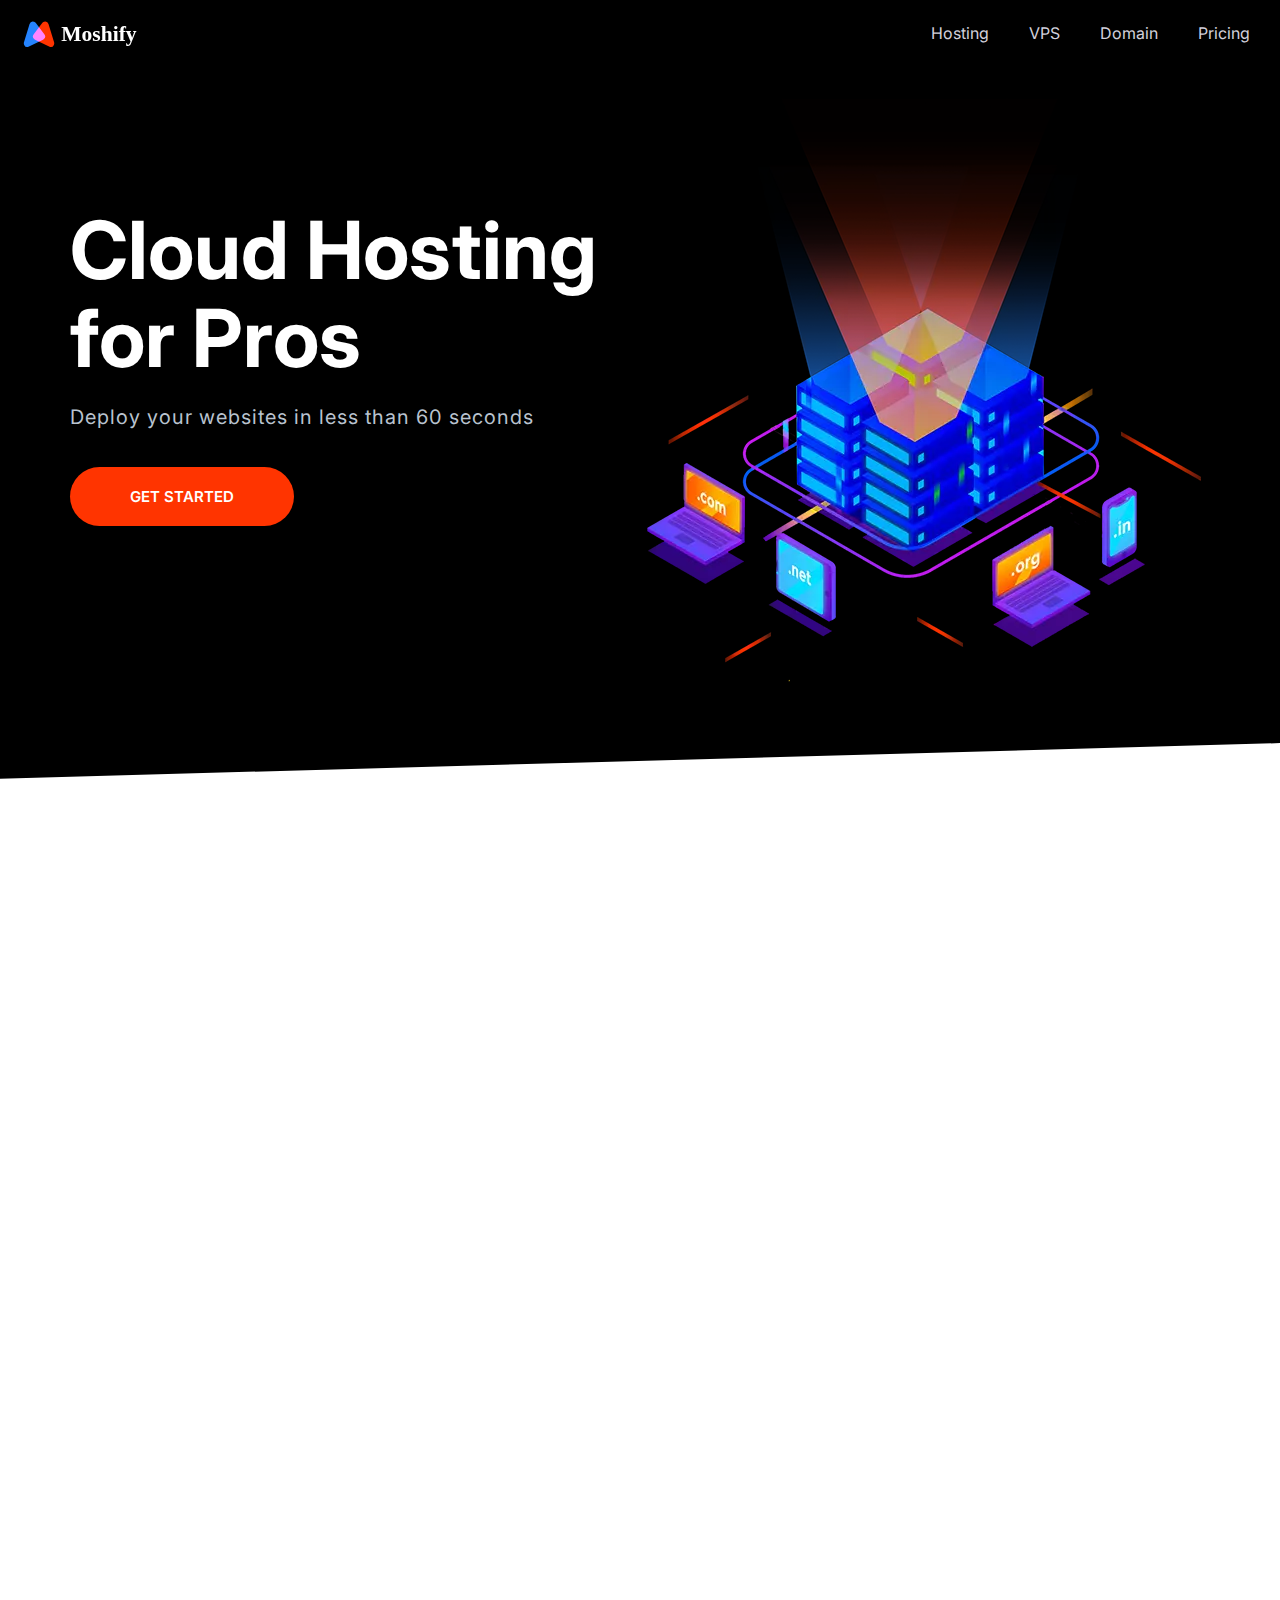
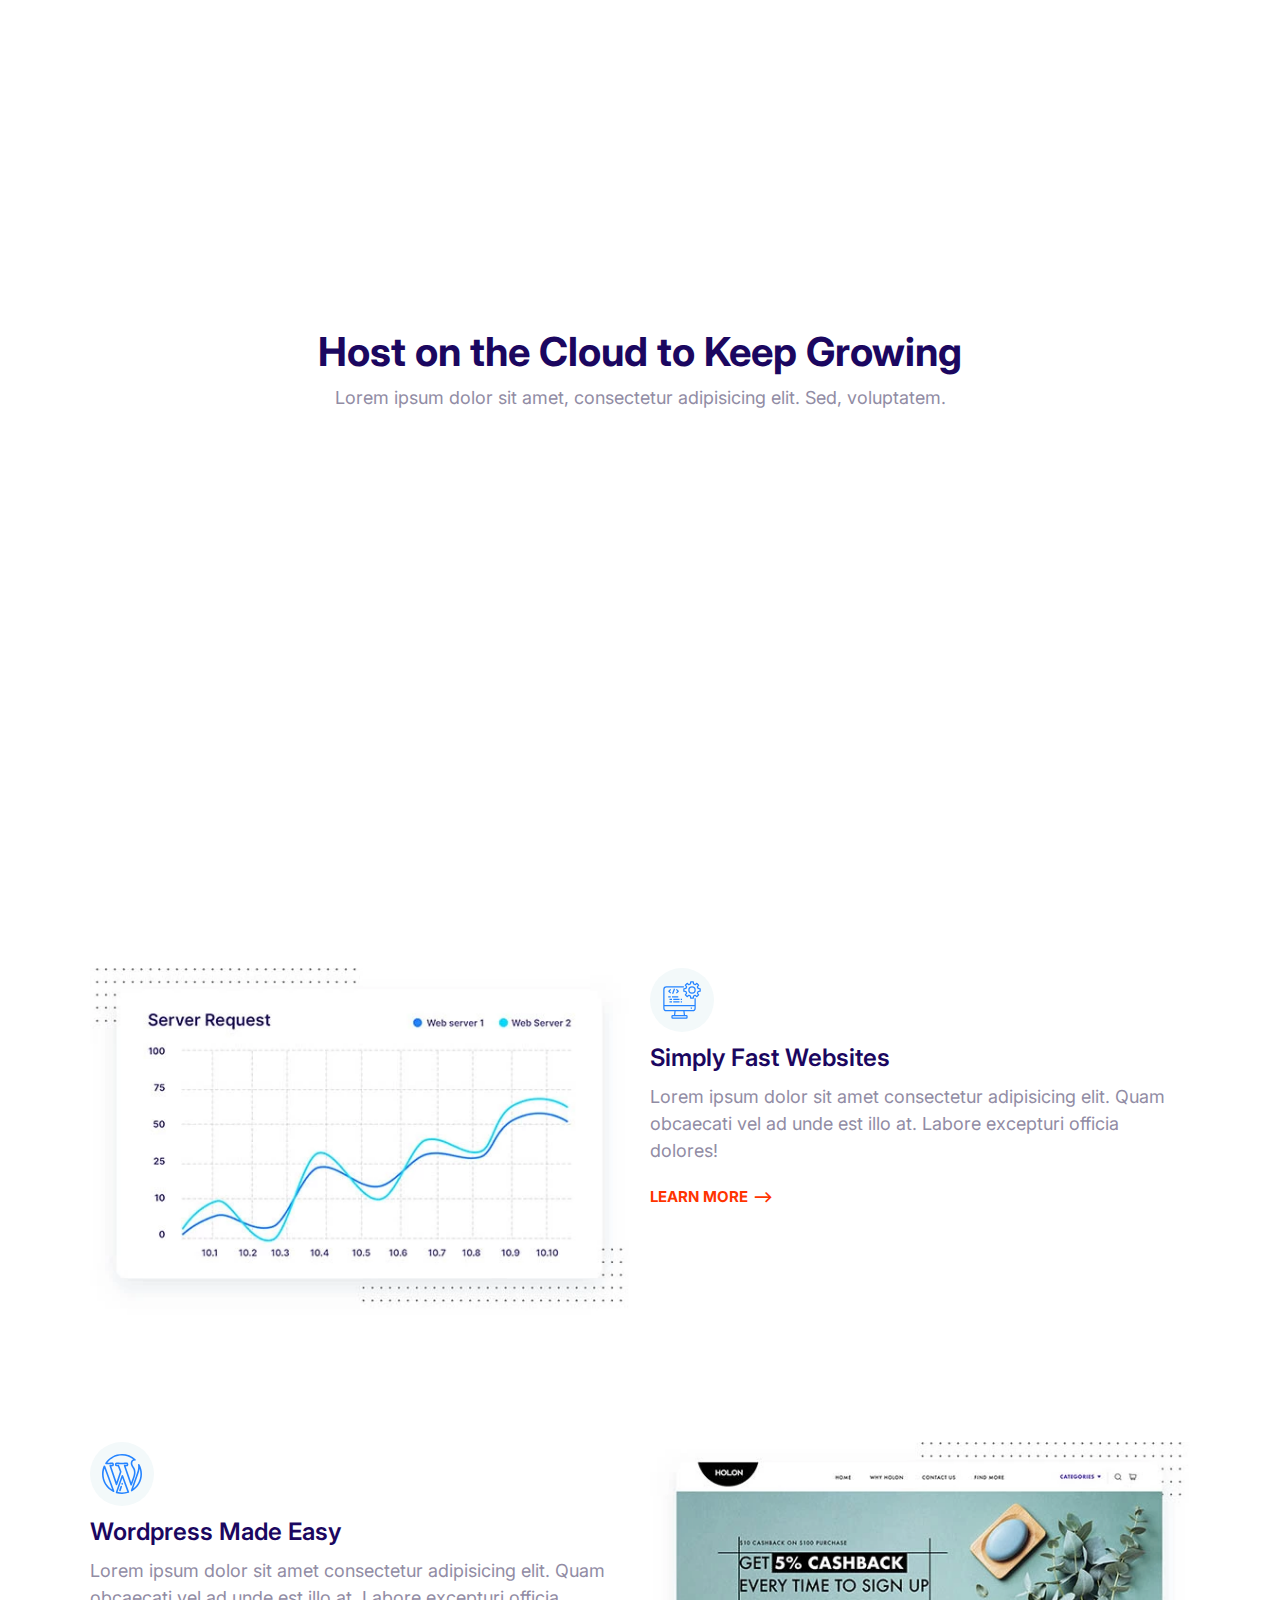
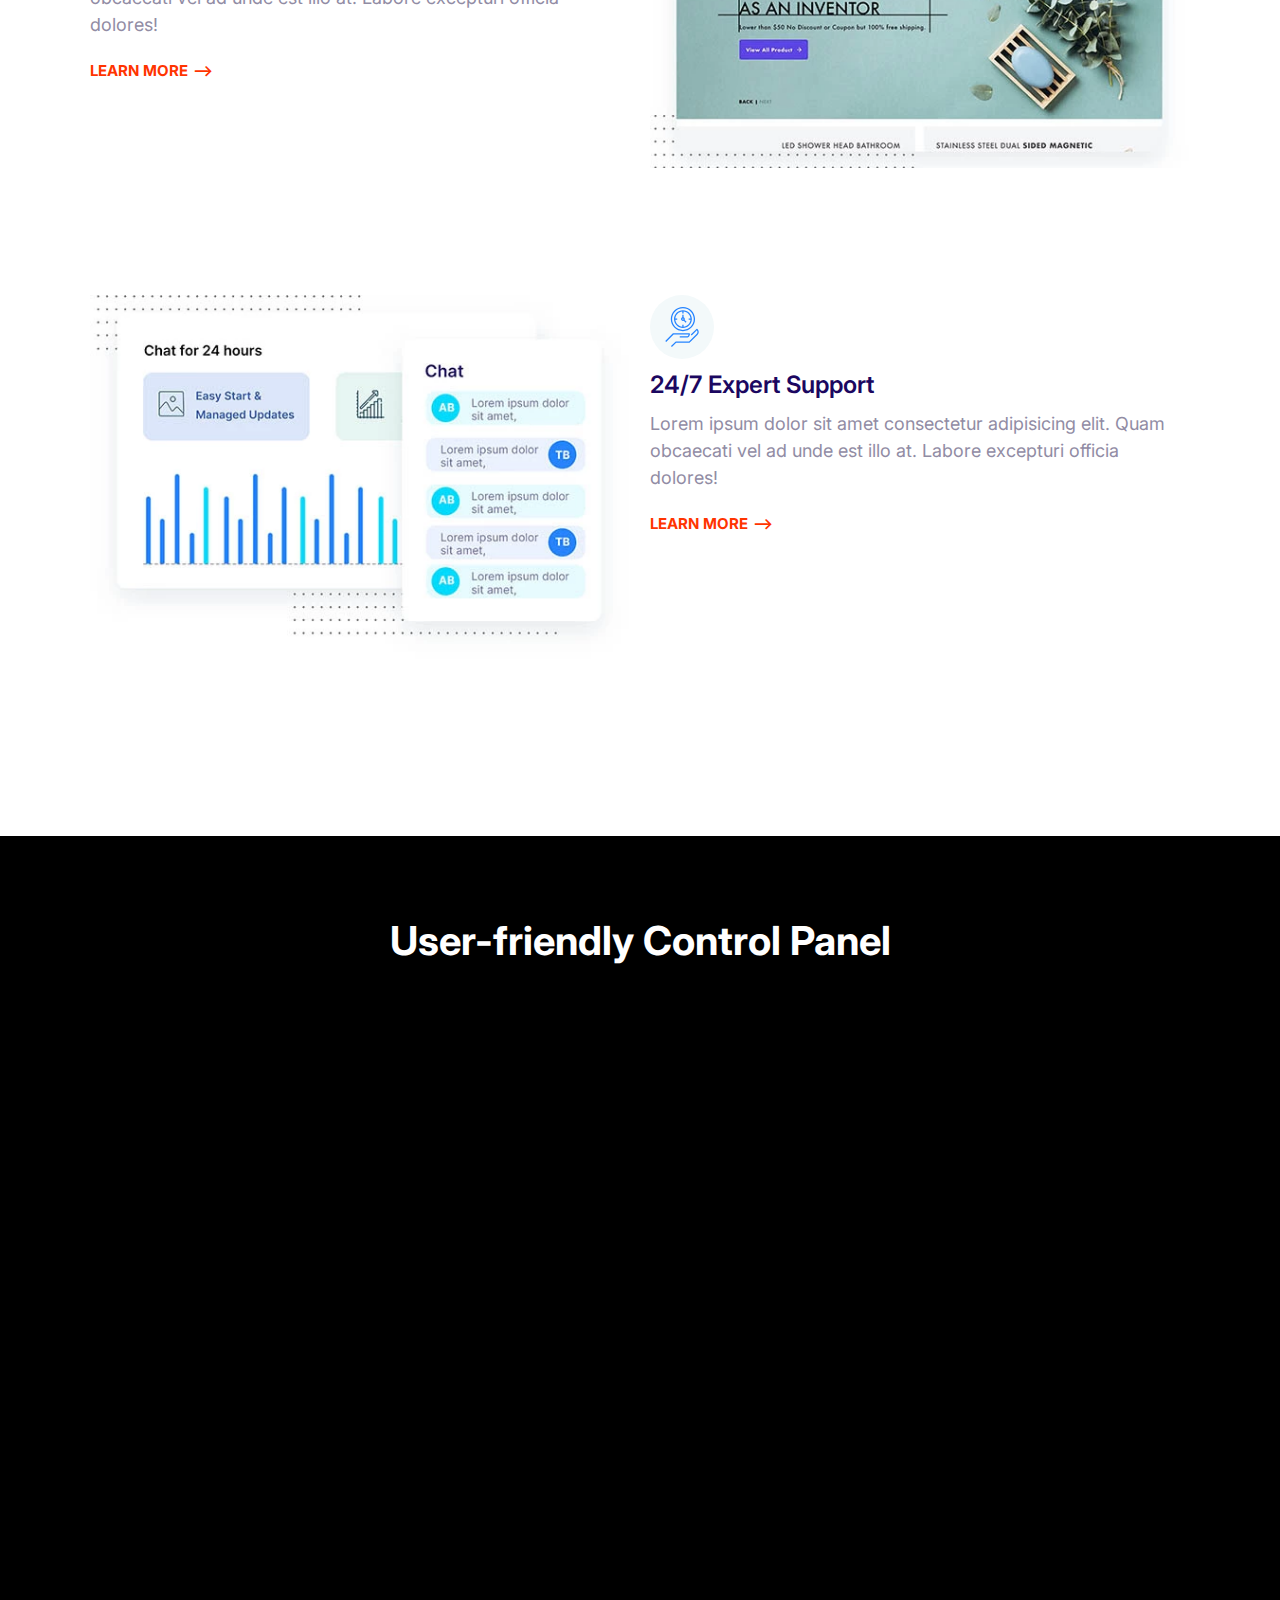
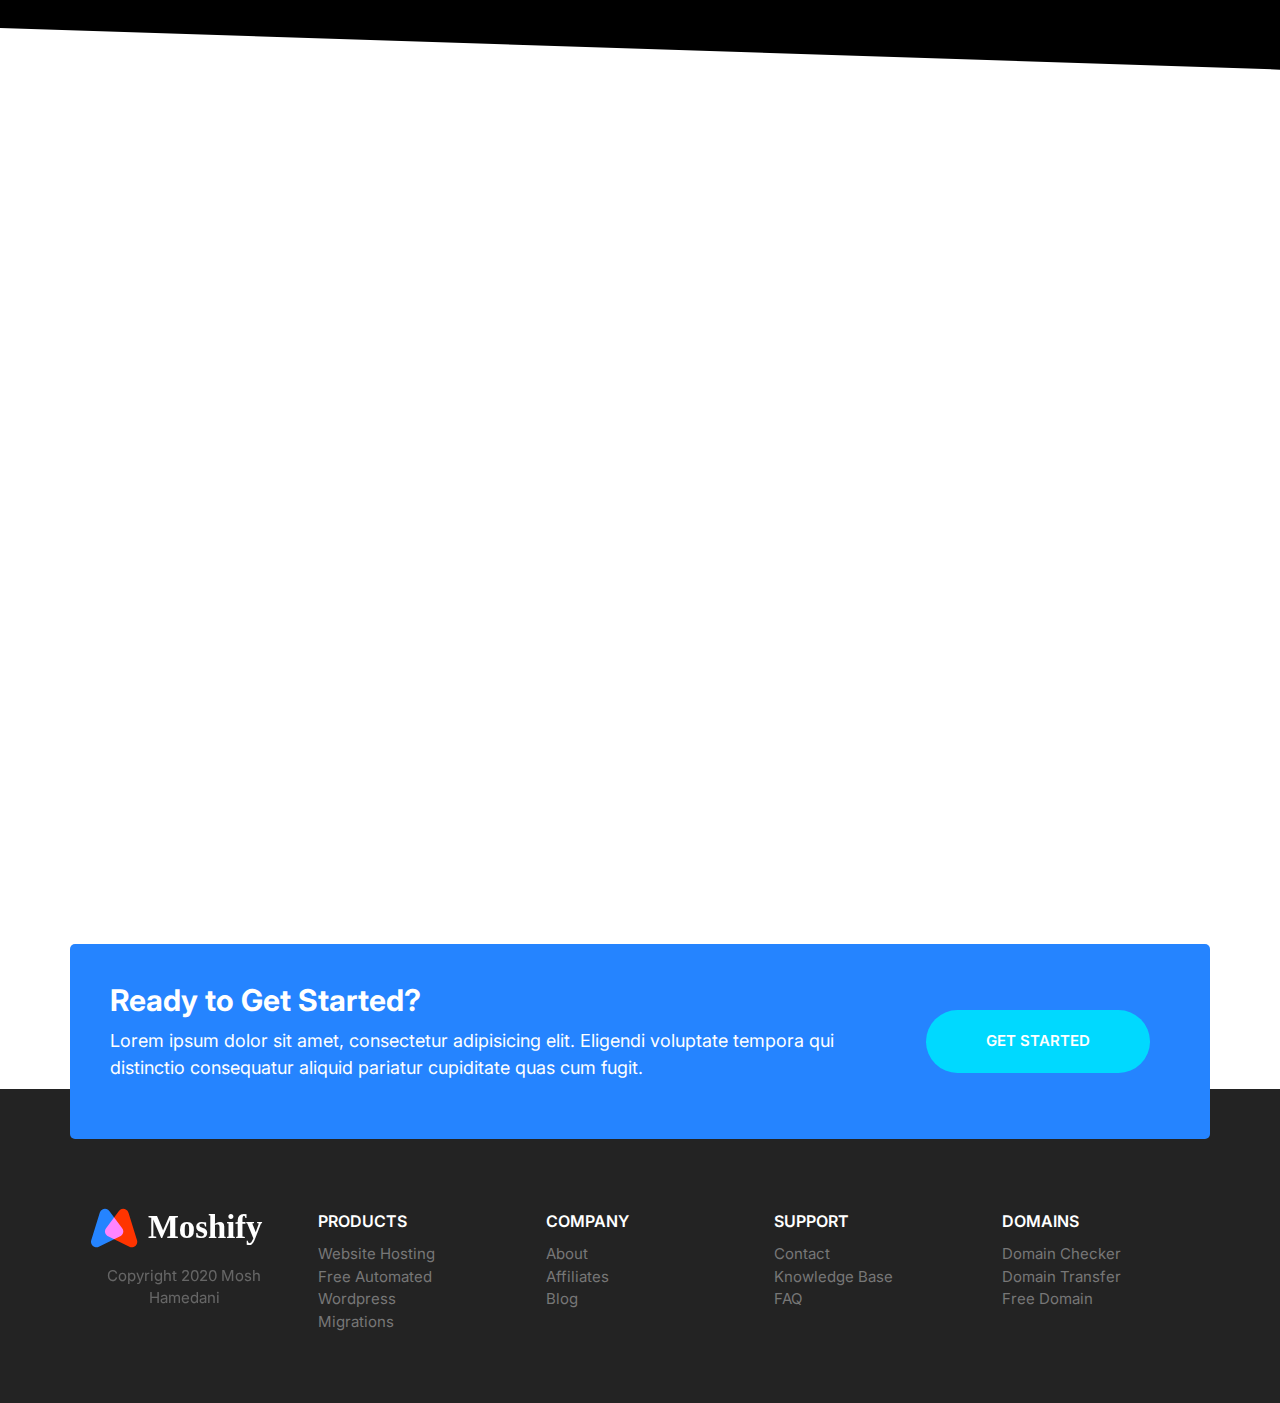
==== commit 57558e27: "Add Animations" ====
--- a/index.html
+++ b/index.html
@@ -12,6 +12,7 @@
     />
     <link rel="stylesheet" href="css/normalize.css" />
     <link rel="stylesheet" href="css/styles.css" />
+    <link rel="stylesheet" href="https://unpkg.com/aos@next/dist/aos.css" />
   </head>
   <body>
     <header>
@@ -31,13 +32,15 @@
     <section class="block block--dark block--skewed-left hero">
       <div class="container grid grid--cols-2">
         <header class="block__header hero__content">
-          <h1 class="block__heading">Cloud Hosting for Pros</h1>
+          <h1 class="block__heading" data-aos="fade-right">
+            Cloud Hosting for Pros
+          </h1>
           <p class="hero__tagline">
             Deploy your websites in less than 60 seconds
           </p>
           <a href="" class="btn btn--accent btn--stretched">Get Started</a>
         </header>
-        <picture>
+        <picture data-aos="zoom-in">
           <source
             type="image/webp"
             srcset="images/banner.webp 1x, images/banner@2x.webp 2x"
@@ -50,7 +53,7 @@
         </picture>
       </div>
     </section>
-    <section class="block container block-domain">
+    <section class="block container block-domain" data-aos="fade-up">
       <header class="block__header">
         <h2>Starting at $9 per month</h2>
         <p>
@@ -80,7 +83,7 @@
         <li>.xyz $10</li>
       </ul>
     </section>
-    <section class="block container block-plans">
+    <section class="block container block-plans" data-aos="fade-up">
       <div class="grid grid--cols-3">
         <div class="plan">
           <div class="card card--secondary">
@@ -153,7 +156,7 @@
         </p>
       </header>
       <article class="grid grid--cols-2 feature">
-        <div class="feature__content">
+        <div class="feature__content" data-aos="fade-right">
           <span class="icon-container">
             <svg class="icon icon--primary">
               <use xlink:href="images/sprite.svg#easy"></use>
@@ -166,7 +169,7 @@
           </p>
           <a href="#" class="link-arrow">Learn More</a>
         </div>
-        <picture>
+        <picture data-aos="zoom-in-left">
           <source
             type="image/webp"
             srcset="images/easy.webp 1x, images/easy@2x.webp 2x"
@@ -262,7 +265,7 @@
         <h2>User-friendly Control Panel</h2>
       </header>
       <div class="container grid grid--cols-2">
-        <picture class="block-showcase__image">
+        <picture class="block-showcase__image" data-aos="fade-right">
           <source
             type="image/webp"
             srcset="images/ipad.webp 1x, images/ipad@2x.webp 2x"
@@ -273,7 +276,7 @@
           />
           <img src="images/ipad.png" alt="" />
         </picture>
-        <ul class="list">
+        <ul class="list" data-aos="fade-up">
           <li>
             <div class="media">
               <div class="media__image">
@@ -328,7 +331,7 @@
         </ul>
       </div>
     </section>
-    <section class="block">
+    <section class="block" data-aos="zoom-in">
       <header class="block__header">
         <h2>What our Customers are Saying</h2>
         <p>
@@ -457,5 +460,9 @@
       </div>
     </footer>
     <script src="js/main.js"></script>
+    <script src="https://unpkg.com/aos@next/dist/aos.js"></script>
+    <script>
+      AOS.init();
+    </script>
   </body>
 </html>
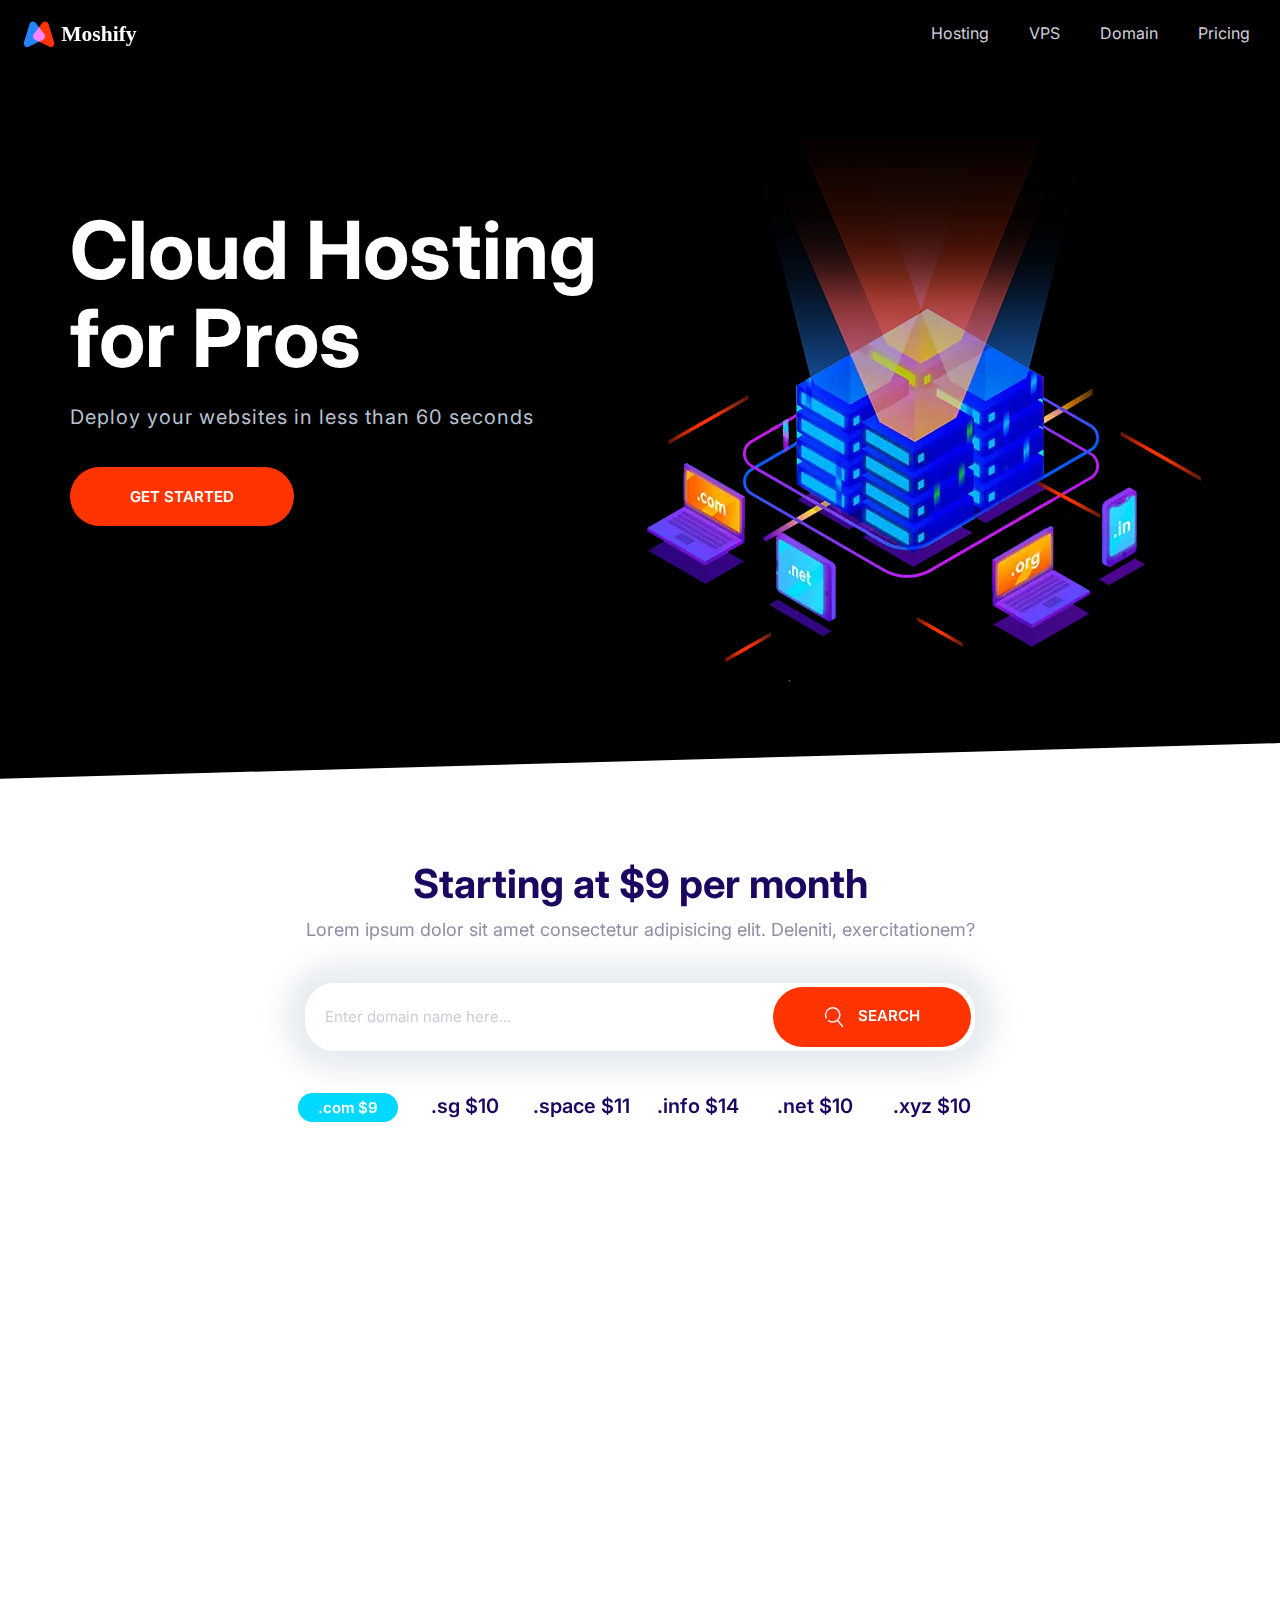
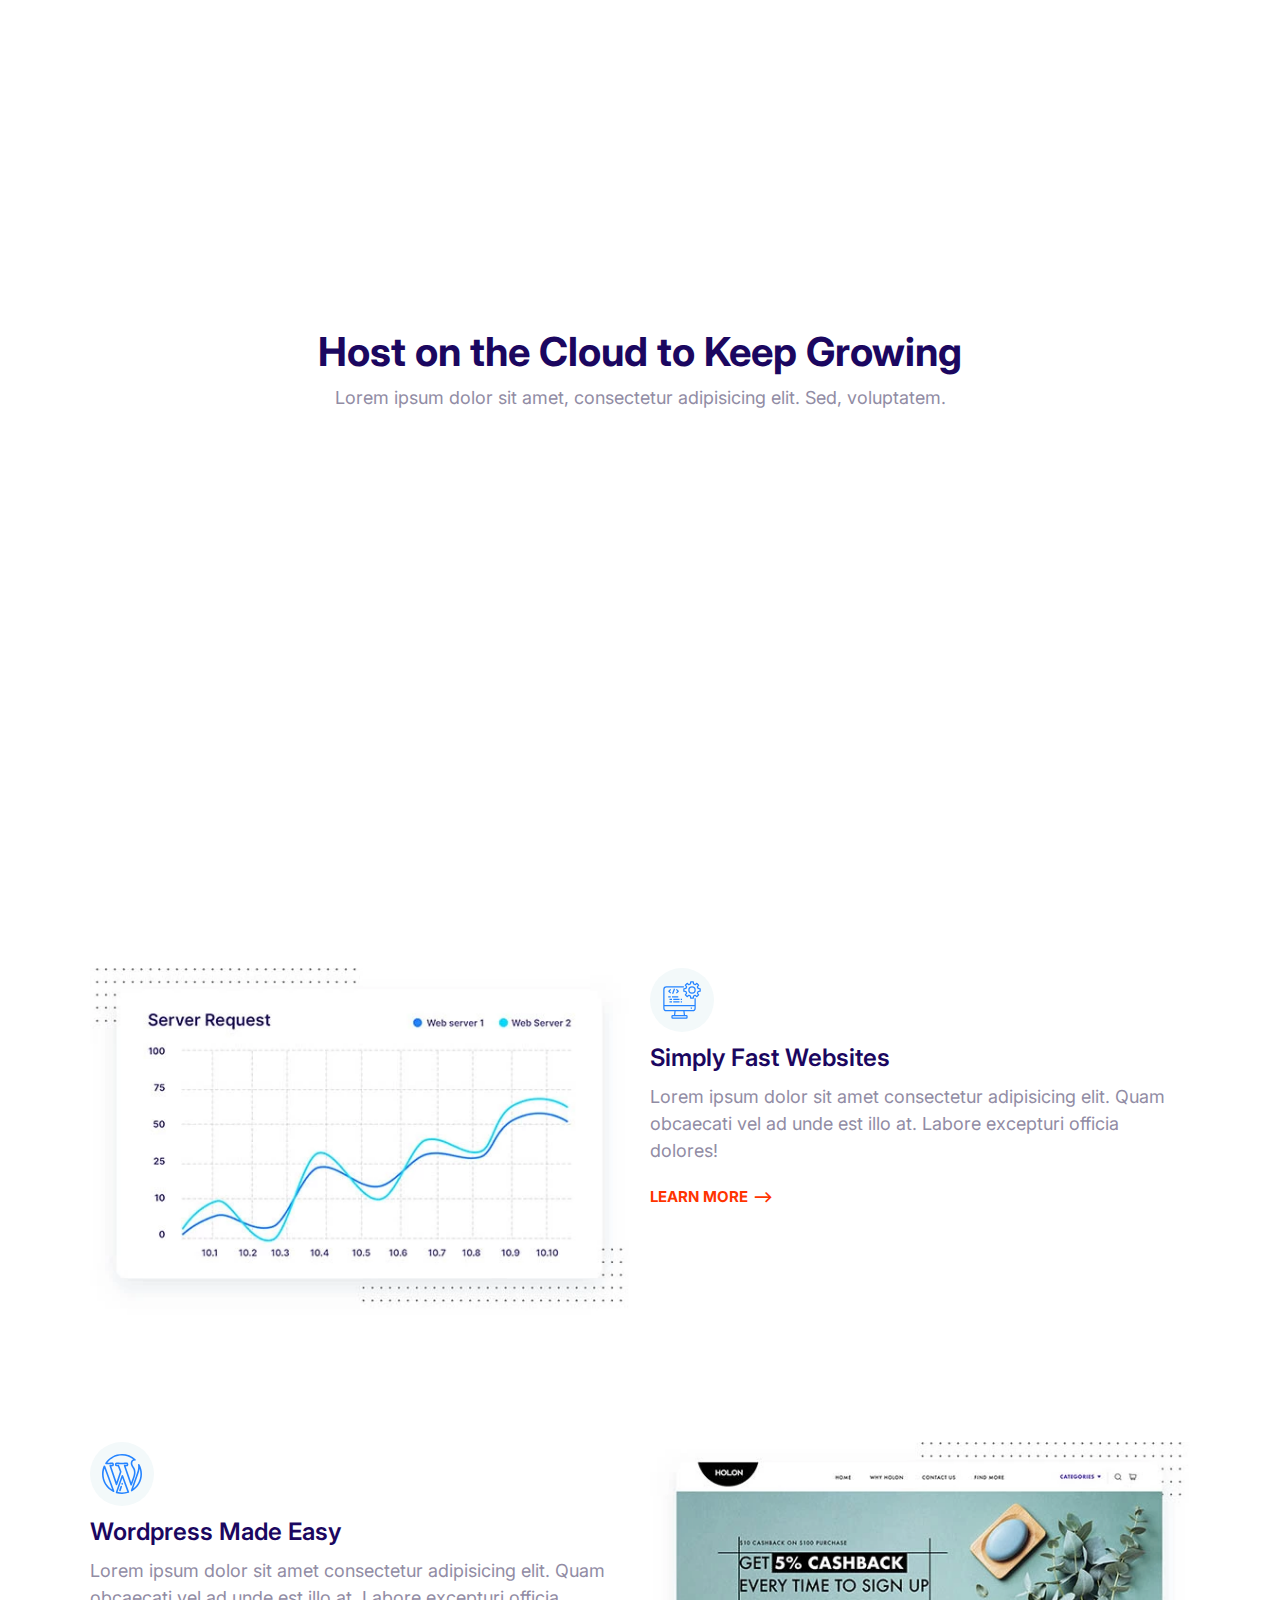
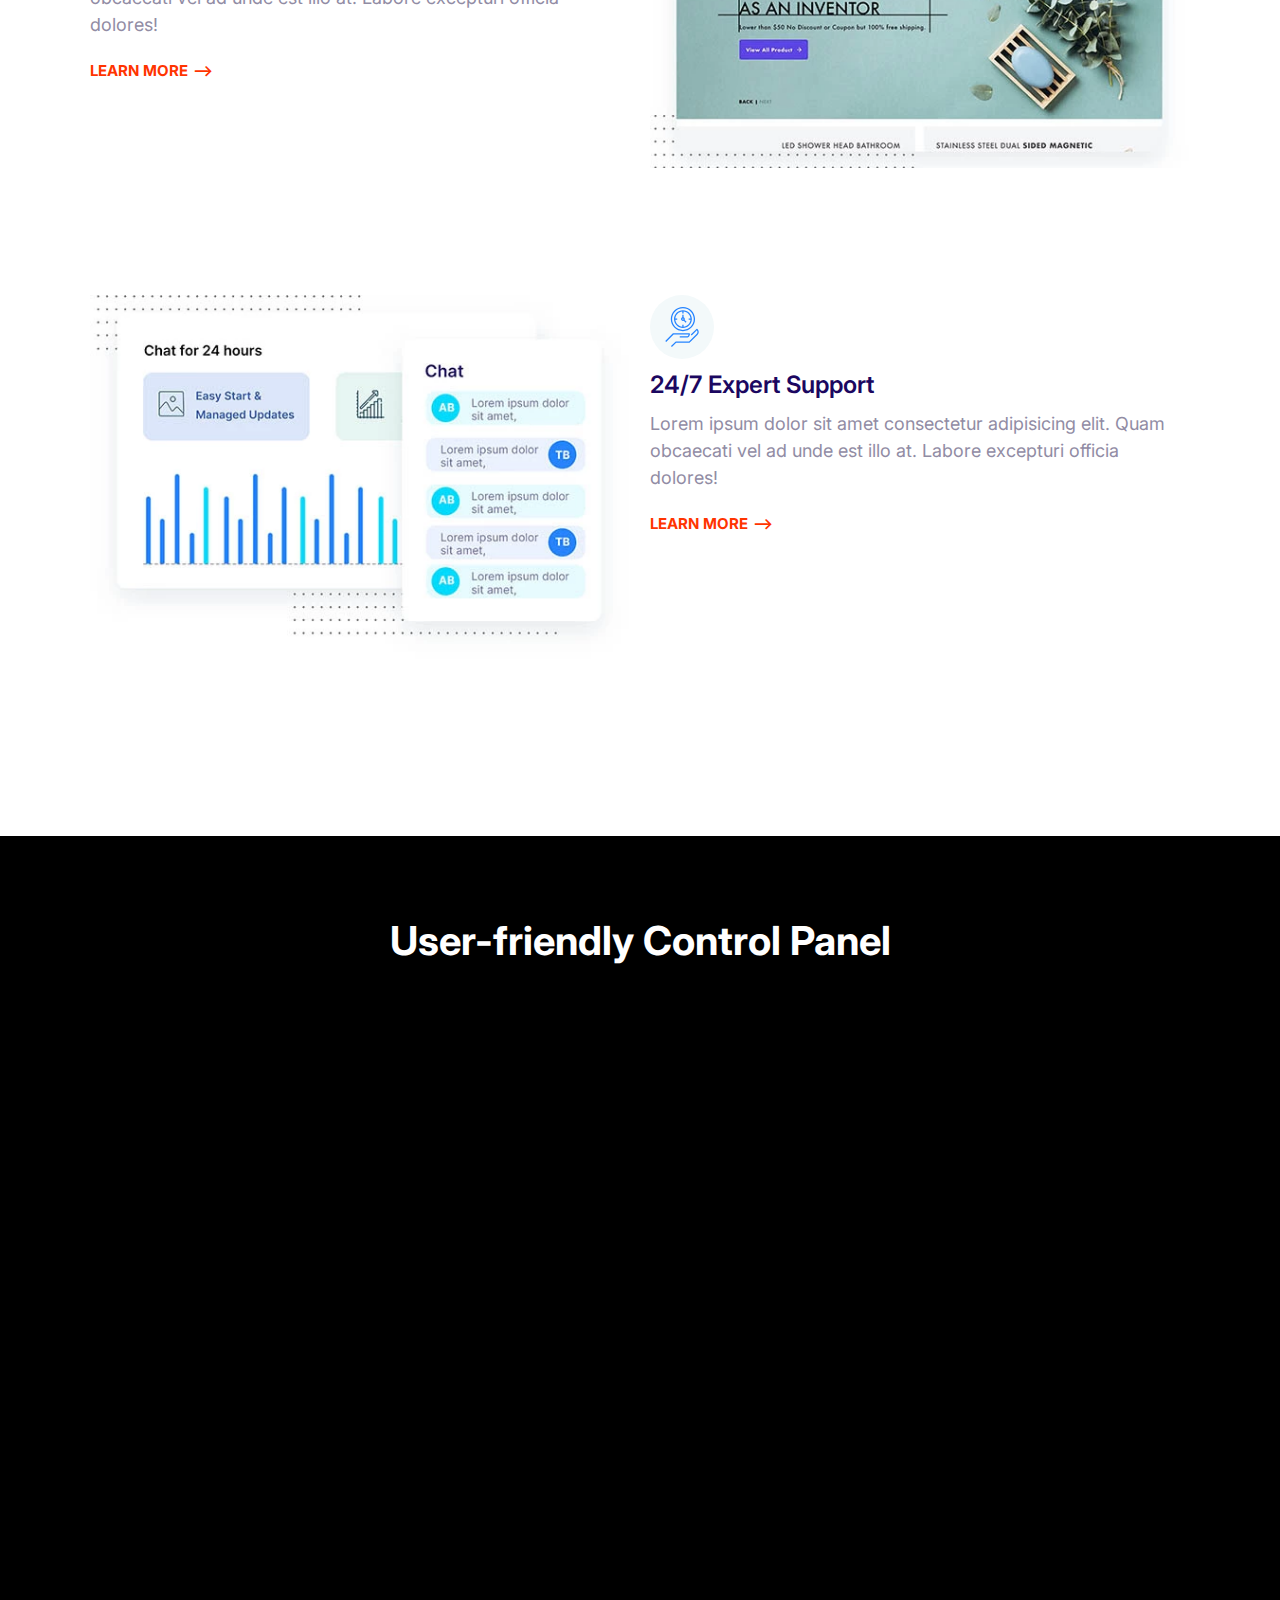
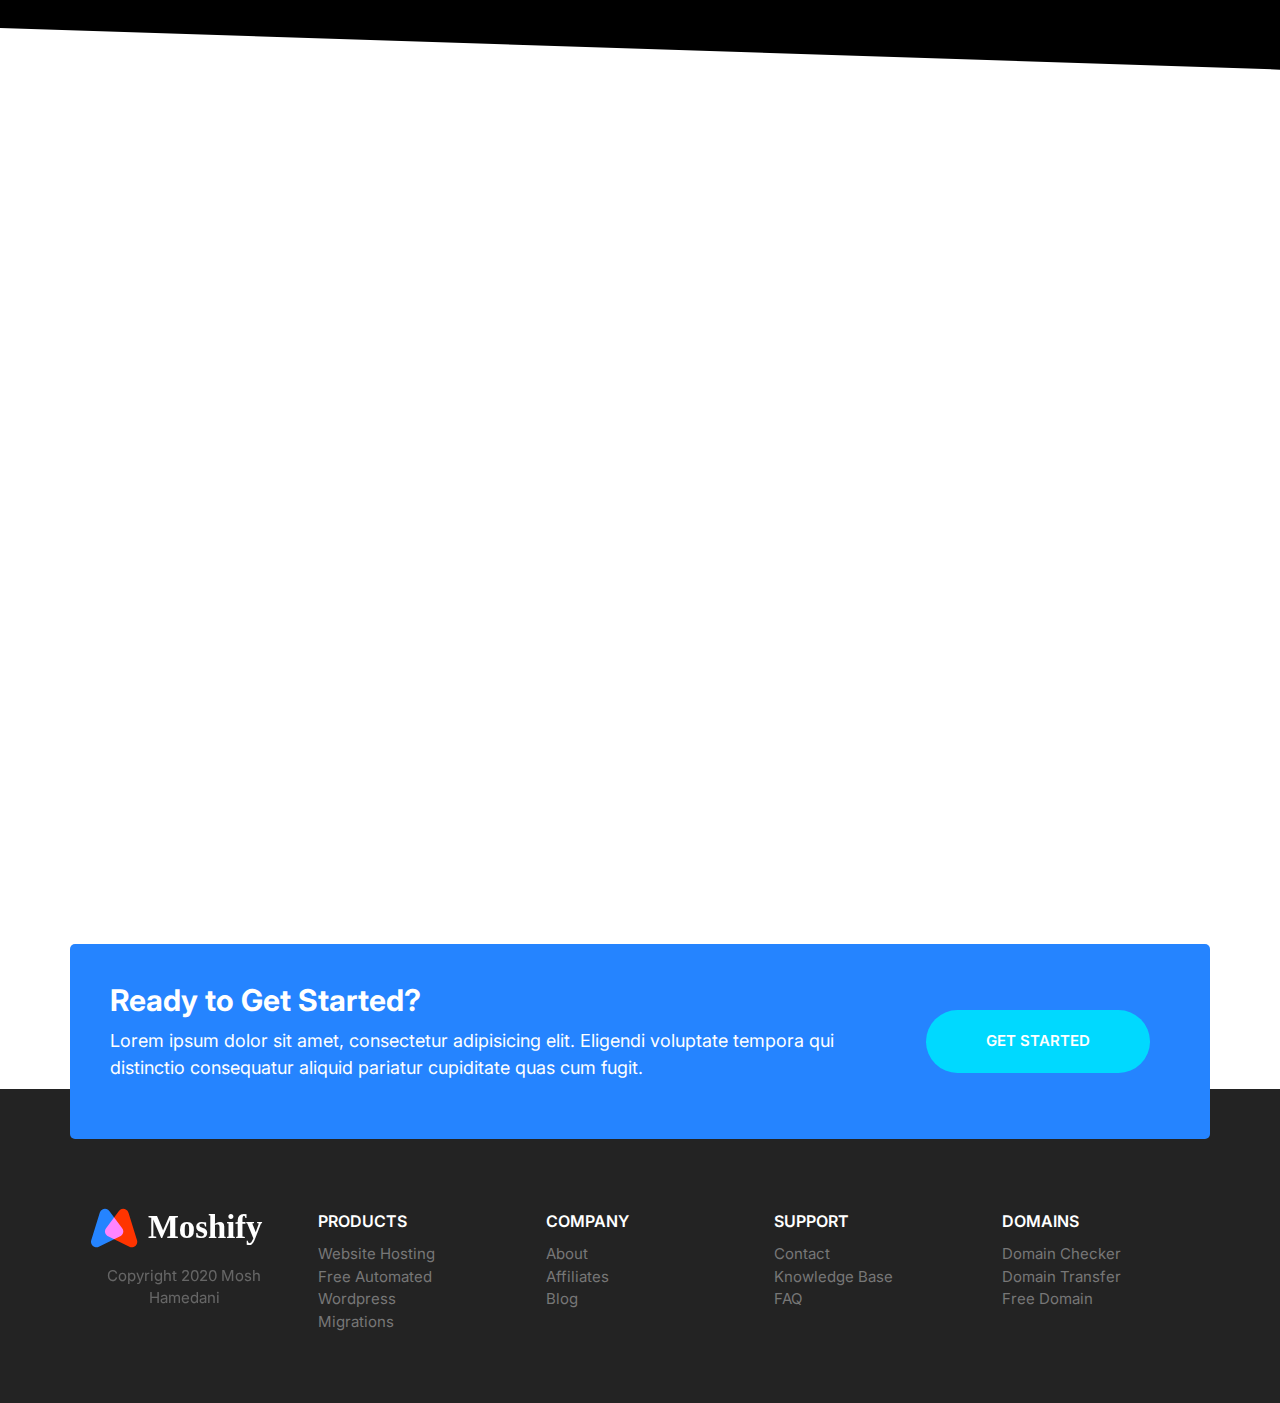
==== commit a8d438e4: "Update the open graph properties" ====
--- a/index.html
+++ b/index.html
@@ -4,7 +4,25 @@
     <meta charset="UTF-8" />
     <meta http-equiv="X-UA-Compatible" content="IE=edge" />
     <meta name="viewport" content="width=device-width, initial-scale=1.0" />
-    <title>Document</title>
+    <meta
+      name="description"
+      content="Deploy your websites in less than 60 seconds."
+    />
+    <meta
+      property="og:title"
+      content="Cloudify - Deploy your websites in less than 60 seconds."
+    />
+    <meta
+      property="og:description"
+      content="Cloudify is an imginary cloud hosting company. It's designed to teach people how to build modern websites using HTML5 and CSS3. To learn how to build this website from scratch, get the Ultimate HTML and CSS course on codewithmosh.com."
+    />
+    <meta property="og:type" content="website" />
+    <meta property="og:image" content="http://" />
+    <meta property="og:url" content="https://" />
+    <title>Cloudify - Go Online for Just $9</title>
+    <link rel="icon" href="images/favicon-sm.png" />
+    <link rel="apple-touch-icon" sizes="72x72" href="images/favicon-md.png" />
+    <link rel="apple-touch-icon" sizes="144x144" href="images/favicon-lg.png" />
     <link rel="preconnect" href="https://fonts.gstatic.com" />
     <link
       href="https://fonts.googleapis.com/css2?family=Inter:wght@400;600;700&display=swap"
@@ -394,12 +412,12 @@
     <footer class="block block--dark footer">
       <div class="container grid footer__sections">
         <section class="collapsible collapsible--expanded footer__section">
-          <header class="collapsible__header">
+          <div class="collapsible__header">
             <h2 class="collapsible__heading footer__heading">Products</h2>
             <svg class="icon icon--white collapsible__chevron">
               <use xlink:href="images/sprite.svg#chevron"></use>
             </svg>
-          </header>
+          </div>
           <div class="collapsible__content">
             <ul class="list">
               <li><a href="#">Website Hosting</a></li>
@@ -409,12 +427,12 @@
           </div>
         </section>
         <section class="collapsible footer__section">
-          <header class="collapsible__header">
+          <div class="collapsible__header">
             <h2 class="collapsible__heading footer__heading">Company</h2>
             <svg class="icon icon--white collapsible__chevron">
               <use xlink:href="images/sprite.svg#chevron"></use>
             </svg>
-          </header>
+          </div>
           <div class="collapsible__content">
             <ul class="list">
               <li><a href="#">About</a></li>
@@ -424,12 +442,12 @@
           </div>
         </section>
         <section class="collapsible footer__section">
-          <header class="collapsible__header">
+          <div class="collapsible__header">
             <h2 class="collapsible__heading footer__heading">Support</h2>
             <svg class="icon icon--white collapsible__chevron">
               <use xlink:href="images/sprite.svg#chevron"></use>
             </svg>
-          </header>
+          </div>
           <div class="collapsible__content">
             <ul class="list">
               <li><a href="#">Contact</a></li>
@@ -439,12 +457,12 @@
           </div>
         </section>
         <section class="collapsible footer__section">
-          <header class="collapsible__header">
+          <div class="collapsible__header">
             <h2 class="collapsible__heading footer__heading">Domains</h2>
             <svg class="icon icon--white collapsible__chevron">
               <use xlink:href="images/sprite.svg#chevron"></use>
             </svg>
-          </header>
+          </div>
           <div class="collapsible__content">
             <ul class="list">
               <li><a href="#">Domain Checker</a></li>
@@ -453,10 +471,10 @@
             </ul>
           </div>
         </section>
-        <section class="footer__brand">
+        <div class="footer__brand">
           <img src="images/logo.svg" alt="" />
           <p class="footer__copyright">Copyright 2020 Mosh Hamedani</p>
-        </section>
+        </div>
       </div>
     </footer>
     <script src="js/main.js"></script>
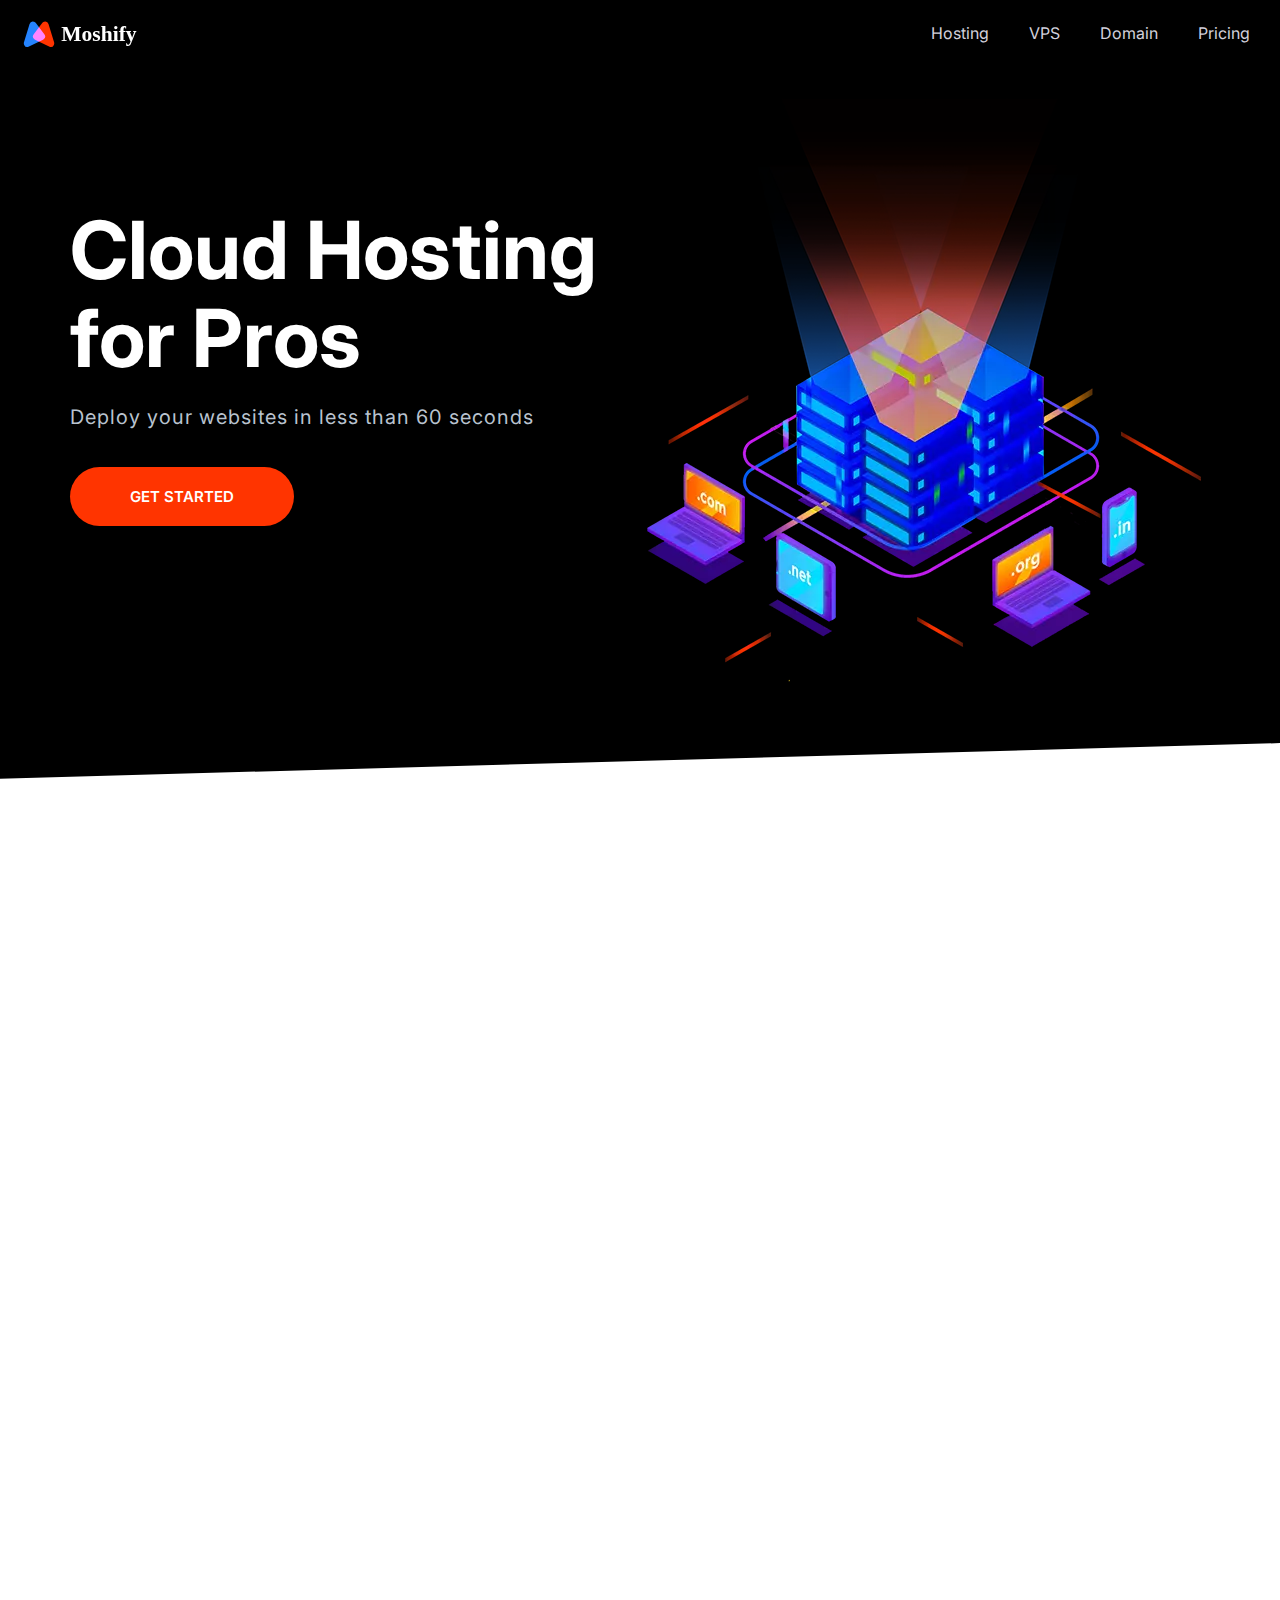
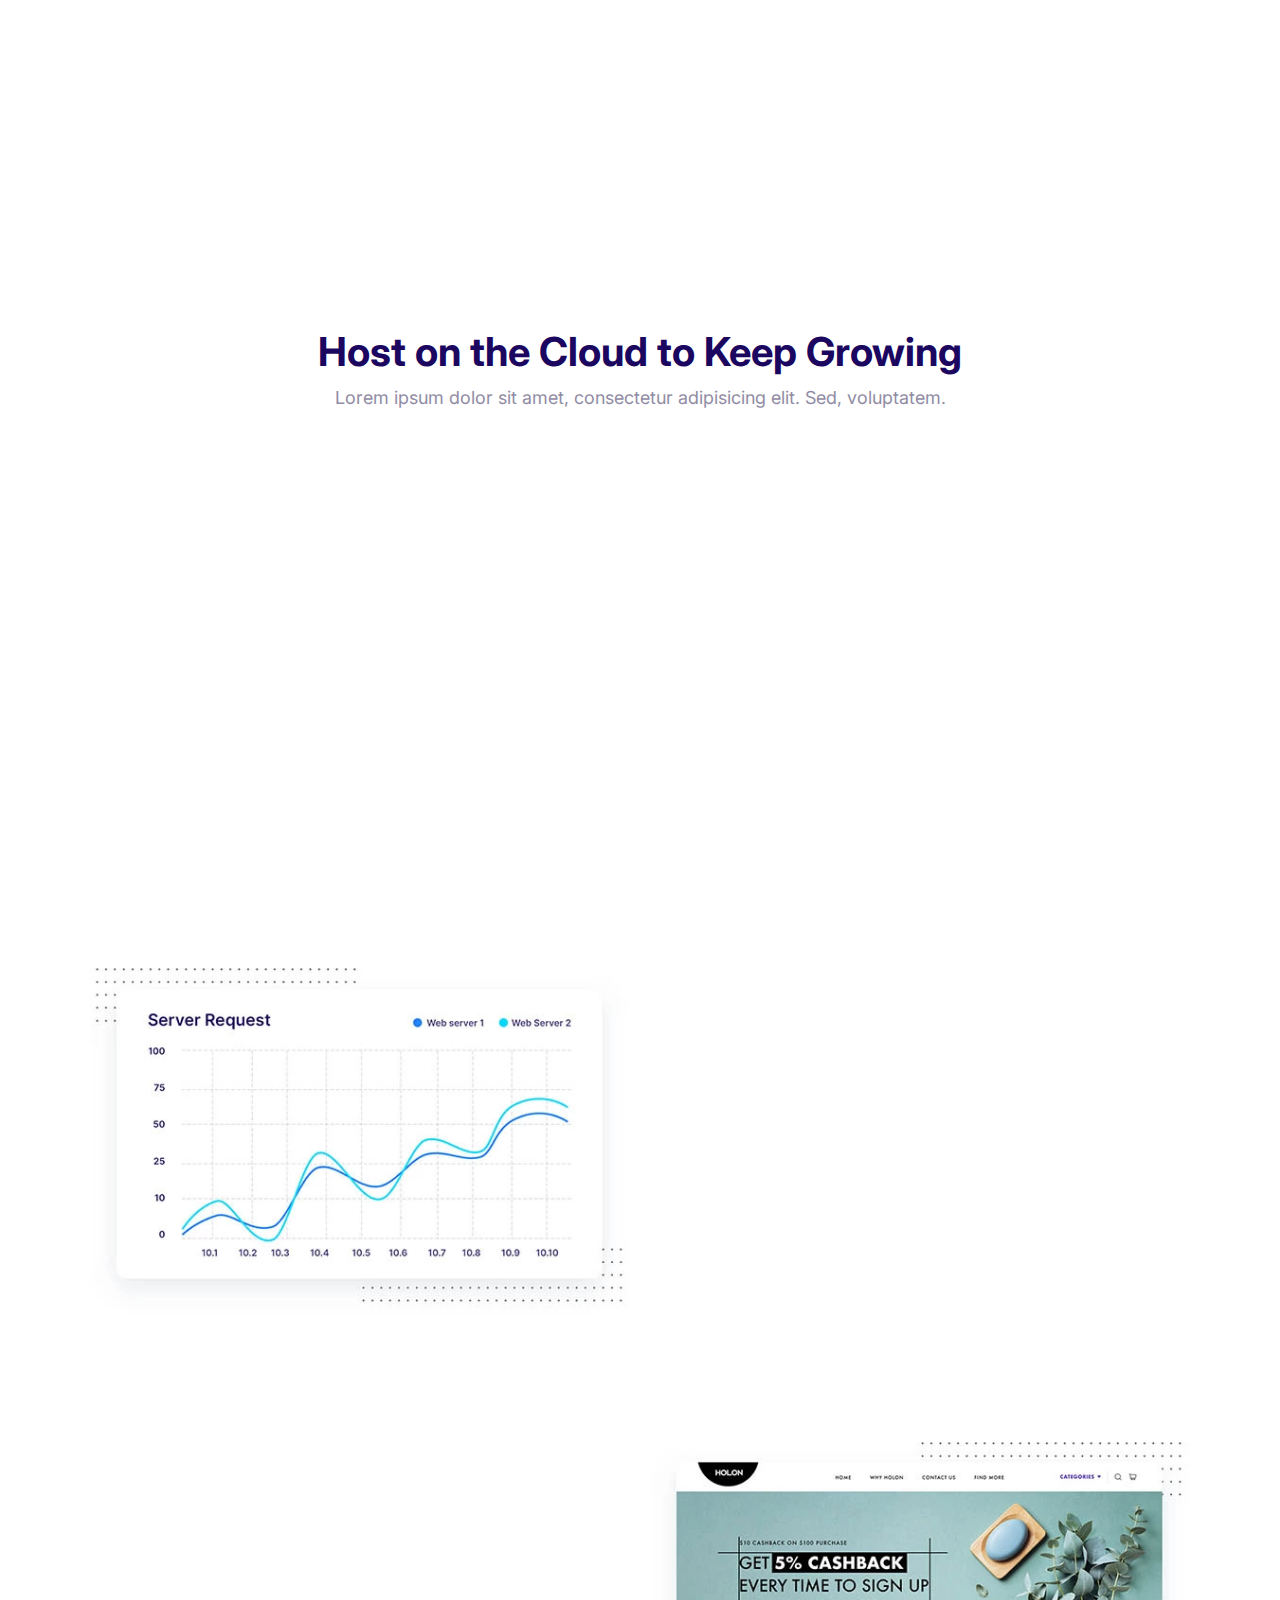
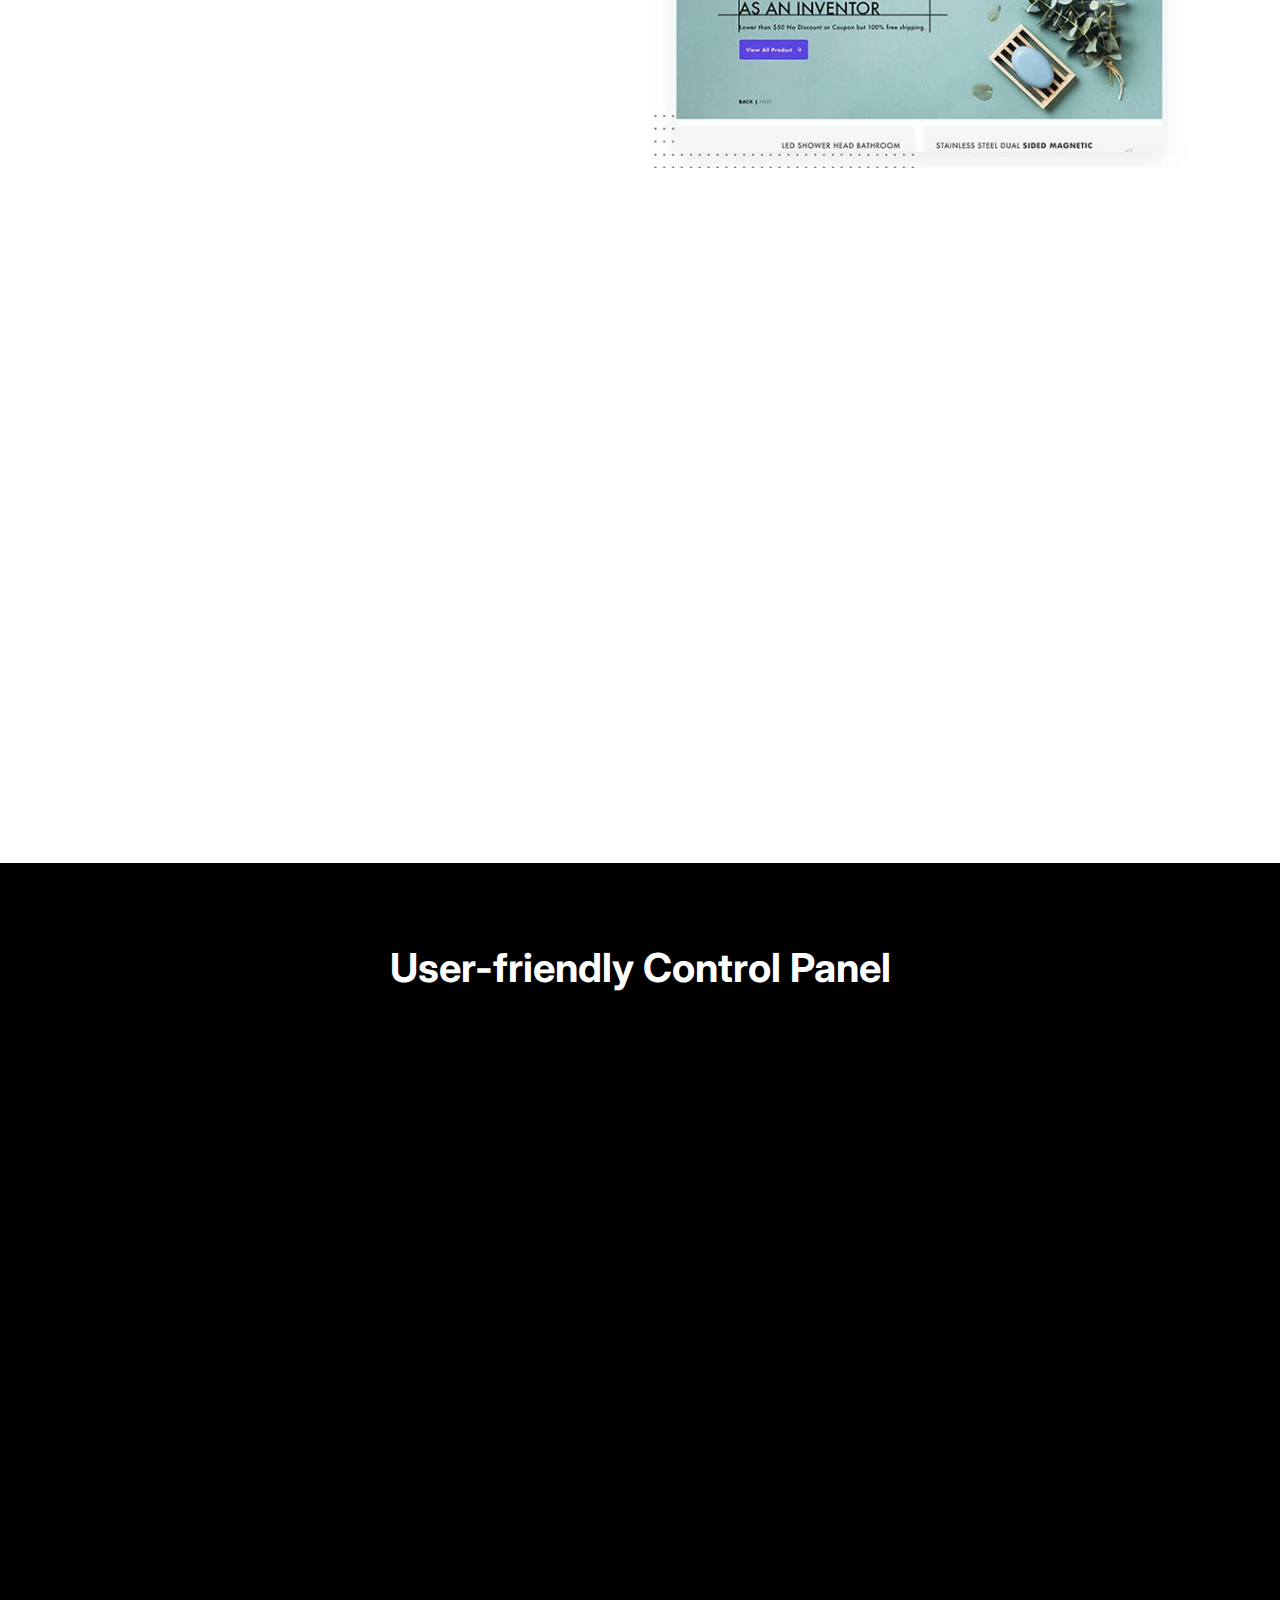
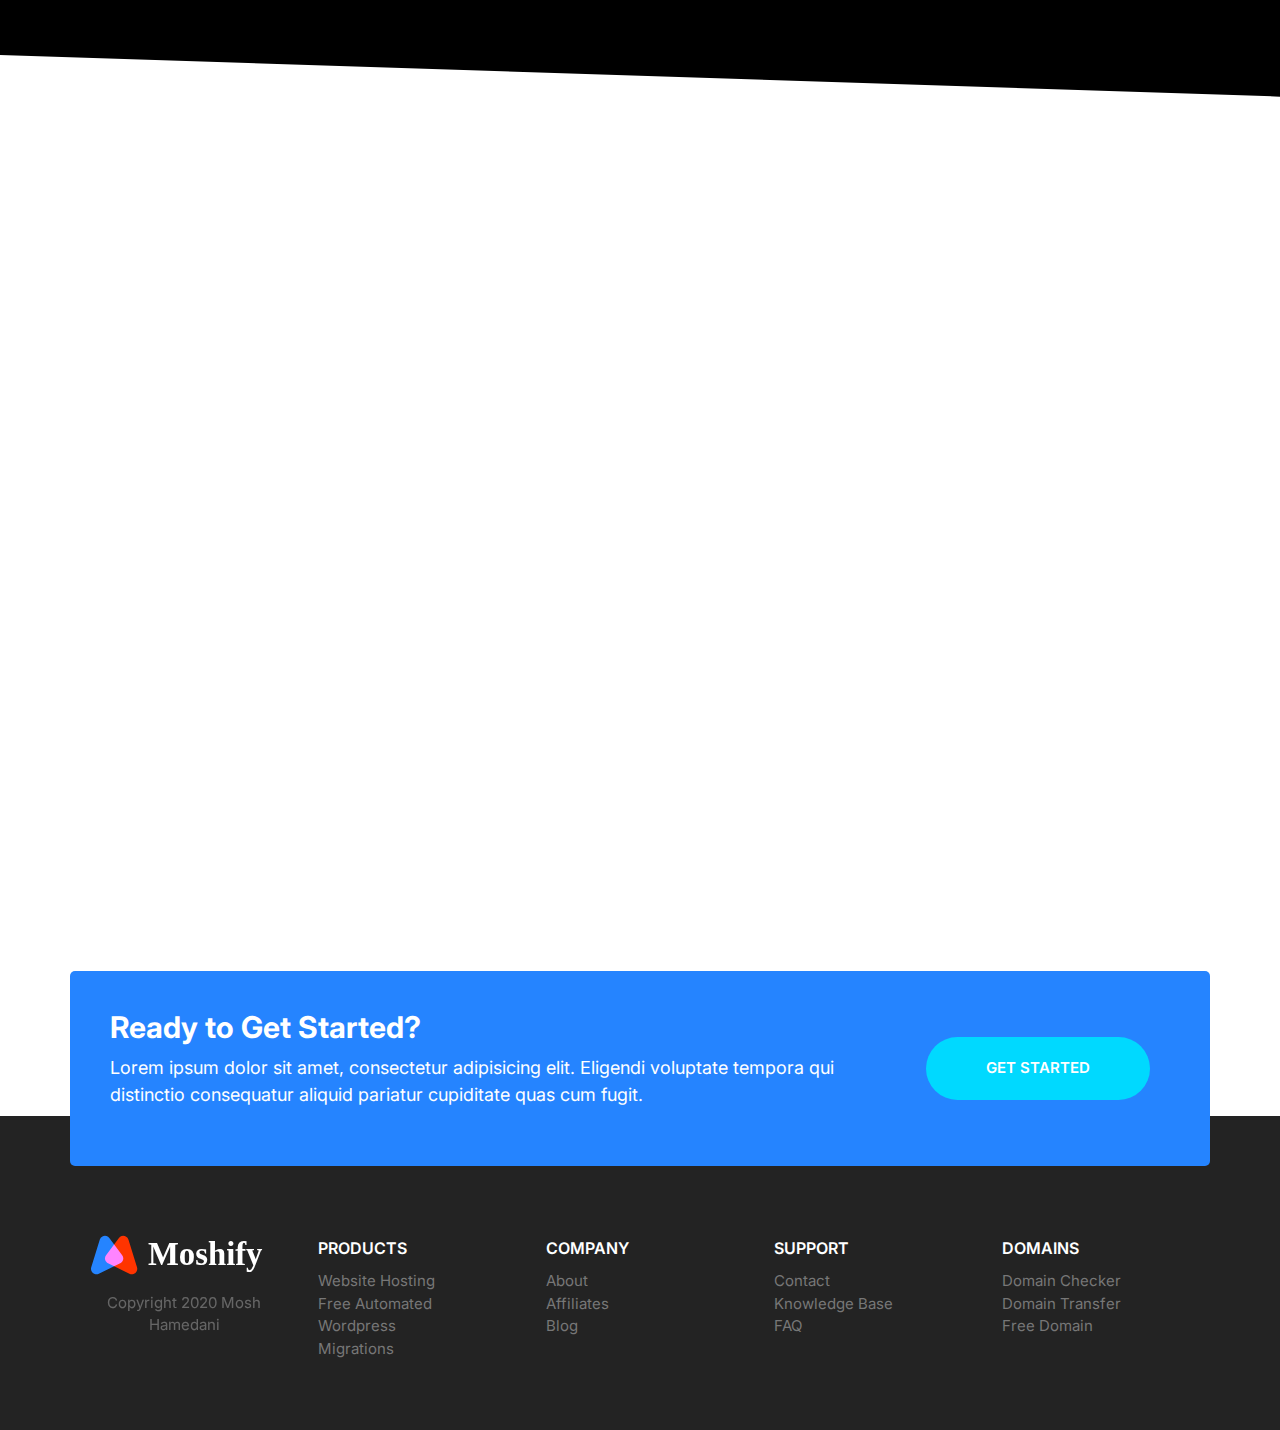
==== commit a66c66f3: "Refine the animations" ====
--- a/index.html
+++ b/index.html
@@ -50,7 +50,7 @@
     <section class="block block--dark block--skewed-left hero">
       <div class="container grid grid--cols-2">
         <header class="block__header hero__content">
-          <h1 class="block__heading" data-aos="fade-right">
+          <h1 class="block__heading" data-aos="zoom-in-up">
             Cloud Hosting for Pros
           </h1>
           <p class="hero__tagline">
@@ -71,7 +71,7 @@
         </picture>
       </div>
     </section>
-    <section class="block container block-domain" data-aos="fade-up">
+    <section class="block container block-domain" data-aos="zoom-in-up">
       <header class="block__header">
         <h2>Starting at $9 per month</h2>
         <p>
@@ -174,7 +174,8 @@
         </p>
       </header>
       <article class="grid grid--cols-2 feature">
-        <div class="feature__content" data-aos="fade-right">
+        <div class="feature__content" data-aos="zoom-in-up">
+          >
           <span class="icon-container">
             <svg class="icon icon--primary">
               <use xlink:href="images/sprite.svg#easy"></use>
@@ -187,7 +188,7 @@
           </p>
           <a href="#" class="link-arrow">Learn More</a>
         </div>
-        <picture data-aos="zoom-in-left">
+        <picture data-aos="zoom-in-up">
           <source
             type="image/webp"
             srcset="images/easy.webp 1x, images/easy@2x.webp 2x"
@@ -200,7 +201,7 @@
         </picture>
       </article>
       <article class="grid grid--cols-2 feature">
-        <div class="feature__content">
+        <div class="feature__content" data-aos="fade-up">
           <span class="icon-container">
             <svg class="icon icon--primary">
               <use xlink:href="images/sprite.svg#computer"></use>
@@ -226,7 +227,7 @@
         </picture>
       </article>
       <article class="grid grid--cols-2 feature">
-        <div class="feature__content">
+        <div class="feature__content" data-aos="fade-up">
           <span class="icon-container">
             <svg class="icon icon--primary">
               <use xlink:href="images/sprite.svg#wordpress"></use>
@@ -252,7 +253,7 @@
         </picture>
       </article>
       <article class="grid grid--cols-2 feature">
-        <div class="feature__content">
+        <div class="feature__content" data-aos="fade-up">
           <span class="icon-container">
             <svg class="icon icon--primary">
               <use xlink:href="images/sprite.svg#clock"></use>
@@ -265,7 +266,8 @@
           </p>
           <a href="#" class="link-arrow">Learn More</a>
         </div>
-        <picture>
+        <picture data-aos="zoom-in-up"
+          >>
           <source
             type="image/webp"
             srcset="images/support.webp 1x, images/support@2x.webp 2x"
